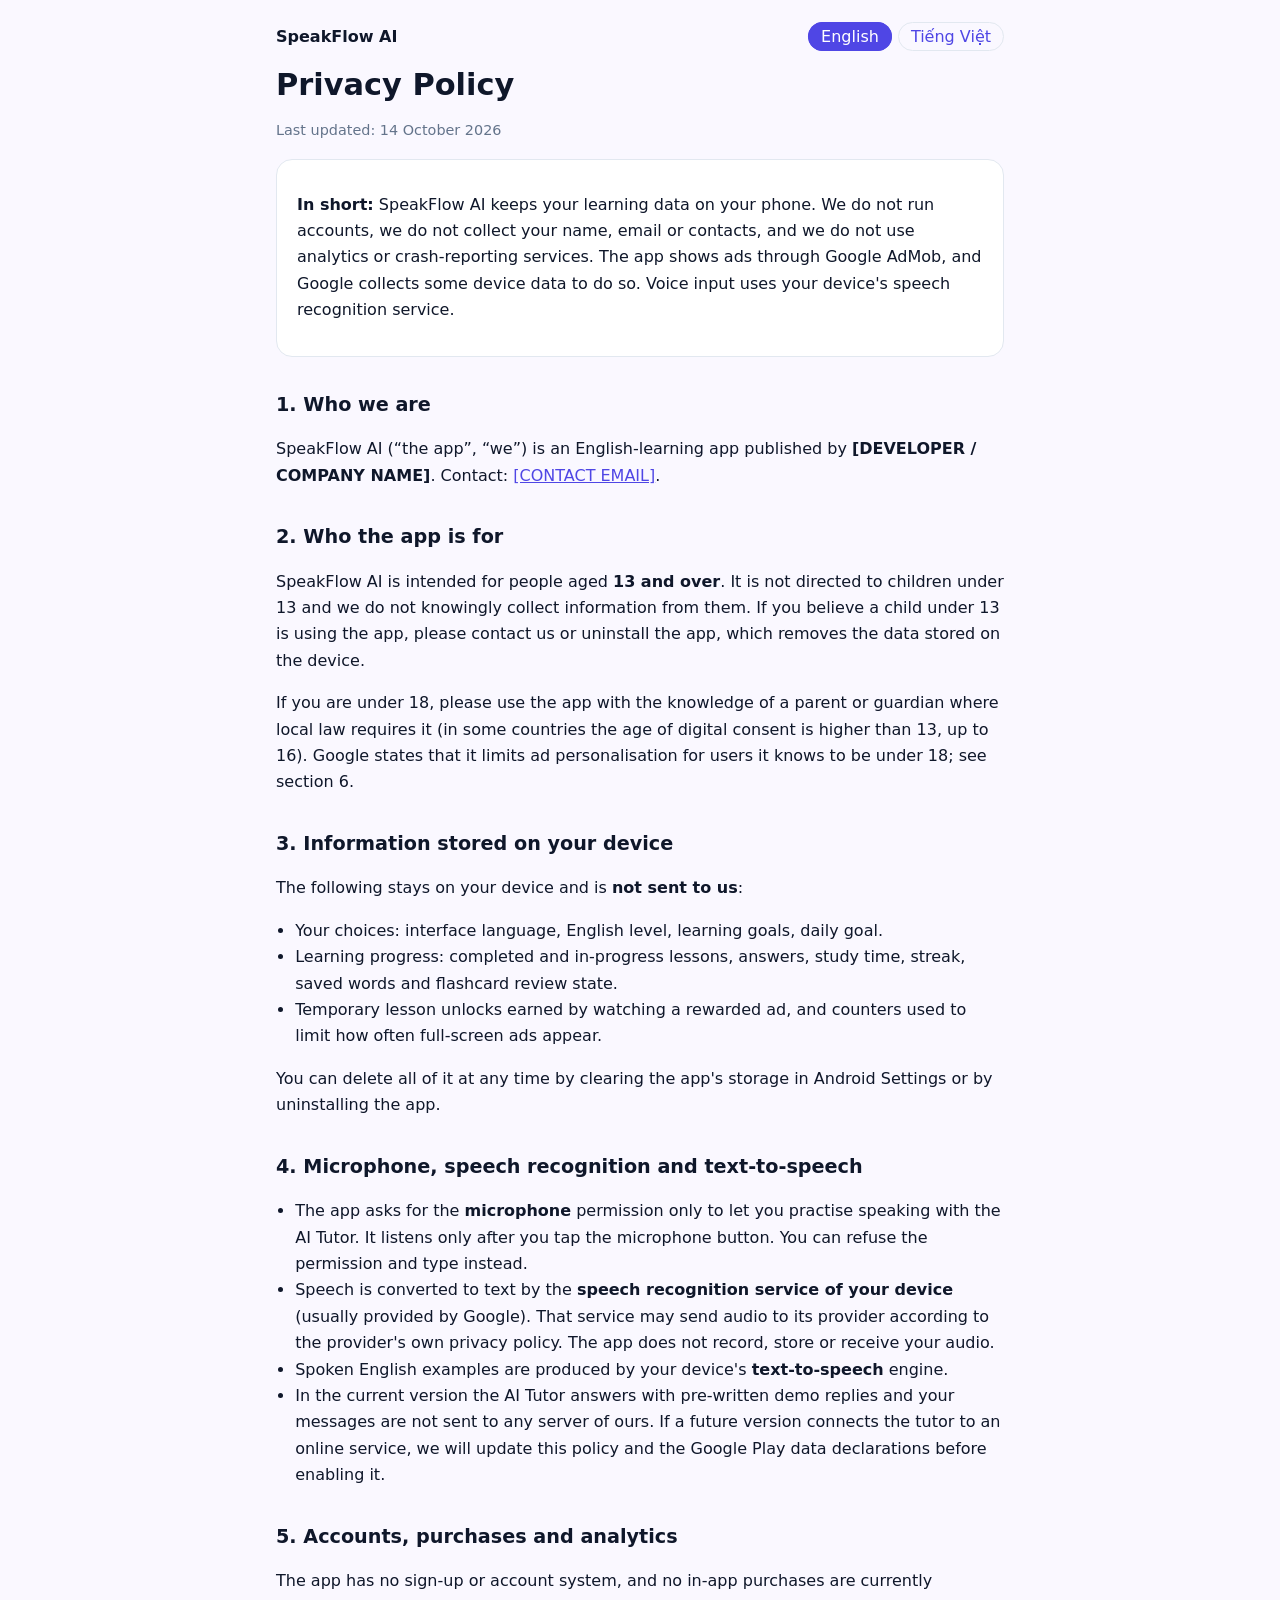
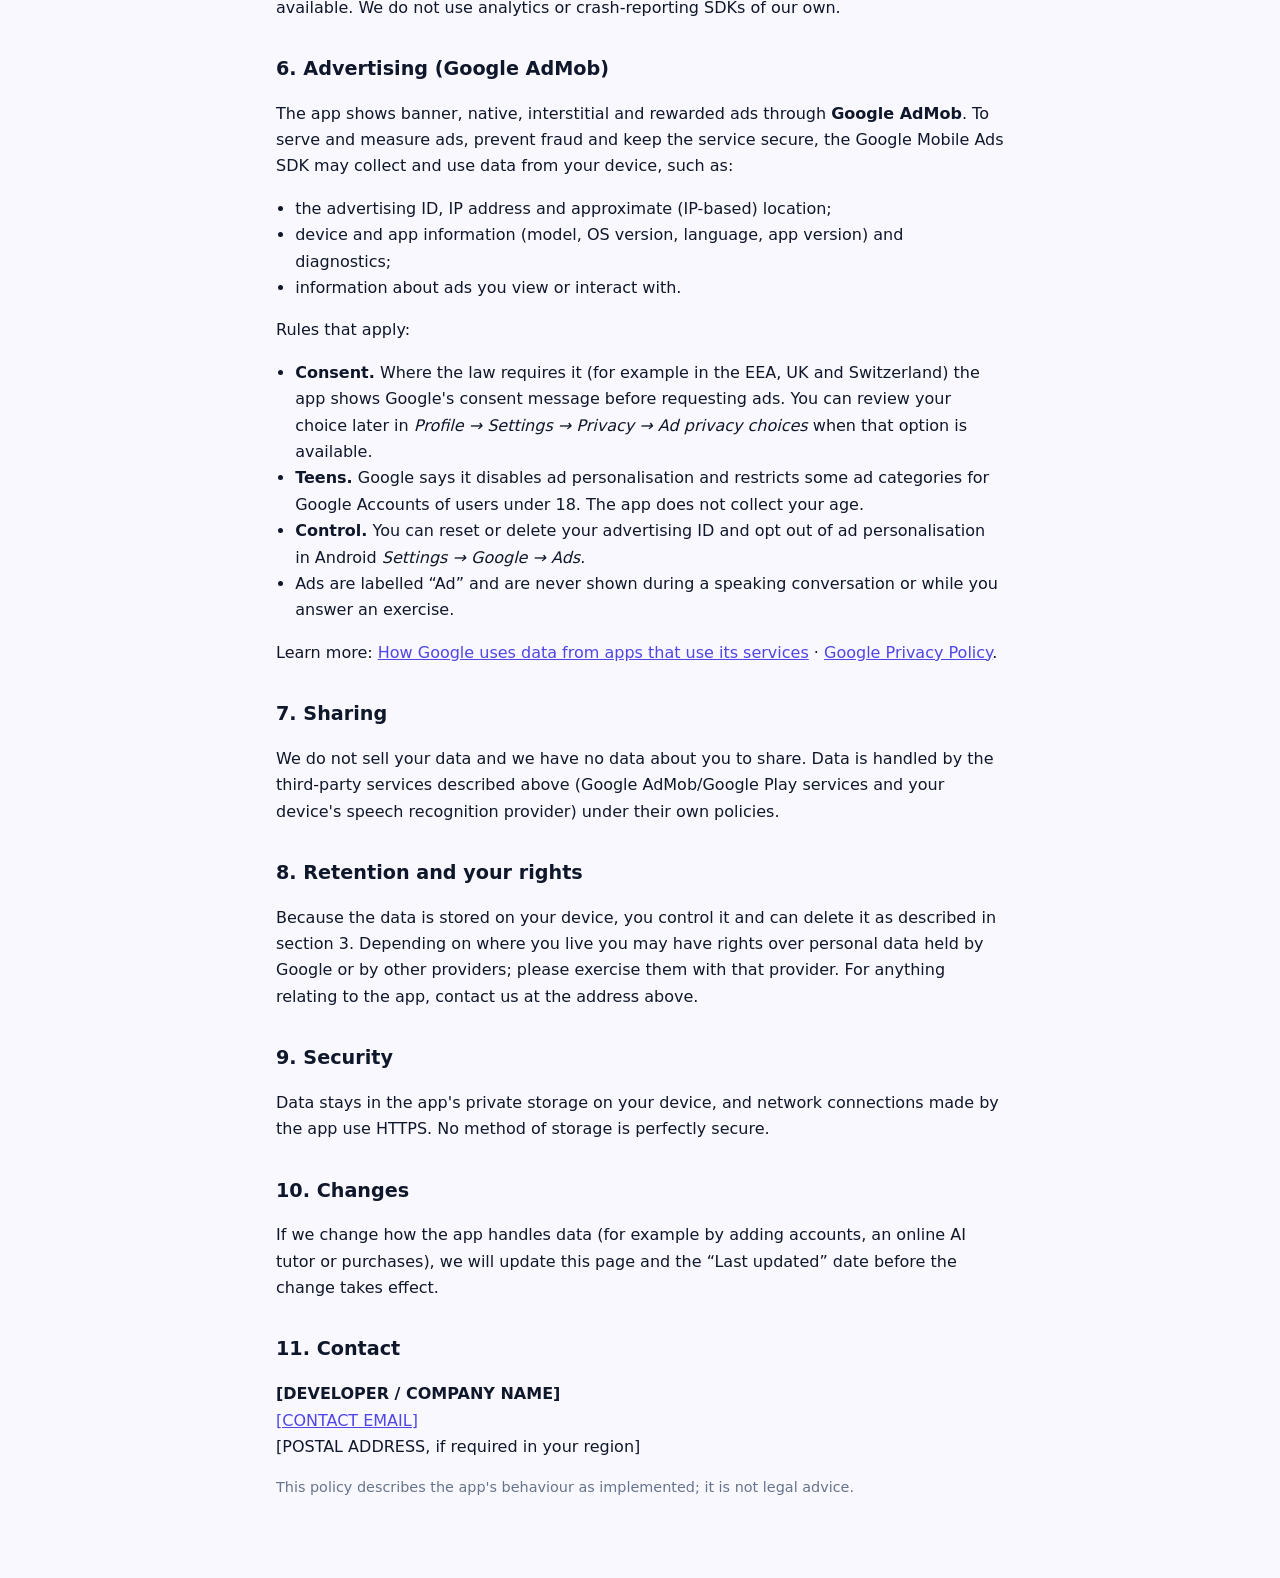
==== index.html @ 47087ea6 "Add privacy policy pages" ====
<!doctype html>
<html lang="en">
<head>
<meta charset="utf-8">
<meta name="viewport" content="width=device-width, initial-scale=1">
<title>SpeakFlow AI – Privacy Policy</title>
<meta name="description" content="Privacy Policy for the SpeakFlow AI English learning app.">
<link rel="stylesheet" href="style.css">
</head>
<body>
<main>
<header>
  <strong>SpeakFlow AI</strong>
  <nav class="lang" aria-label="Language"><a href="index.html" aria-current="page">English</a><a href="vi.html">Tiếng Việt</a></nav>
</header>

<h1>Privacy Policy</h1>
<p class="muted">Last updated: 14 October 2026</p>

<div class="card">
<p><strong>In short:</strong> SpeakFlow AI keeps your learning data on your phone. We do not run accounts, we do not
collect your name, email or contacts, and we do not use analytics or crash-reporting services. The app shows ads
through Google AdMob, and Google collects some device data to do so. Voice input uses your device's speech
recognition service.</p>
</div>

<h2>1. Who we are</h2>
<p>SpeakFlow AI (“the app”, “we”) is an English-learning app published by <strong>[DEVELOPER / COMPANY NAME]</strong>.
Contact: <a href="mailto:[CONTACT EMAIL]">[CONTACT EMAIL]</a>.</p>

<h2>2. Who the app is for</h2>
<p>SpeakFlow AI is intended for people aged <strong>13 and over</strong>. It is not directed to children under 13 and we do
not knowingly collect information from them. If you believe a child under 13 is using the app, please contact us or
uninstall the app, which removes the data stored on the device.</p>
<p>If you are under 18, please use the app with the knowledge of a parent or guardian where local law requires it (in some
countries the age of digital consent is higher than 13, up to 16). Google states that it limits ad personalisation for
users it knows to be under 18; see section 6.</p>

<h2>3. Information stored on your device</h2>
<p>The following stays on your device and is <strong>not sent to us</strong>:</p>
<ul>
  <li>Your choices: interface language, English level, learning goals, daily goal.</li>
  <li>Learning progress: completed and in-progress lessons, answers, study time, streak, saved words and flashcard review state.</li>
  <li>Temporary lesson unlocks earned by watching a rewarded ad, and counters used to limit how often full-screen ads appear.</li>
</ul>
<p>You can delete all of it at any time by clearing the app's storage in Android Settings or by uninstalling the app.</p>

<h2>4. Microphone, speech recognition and text-to-speech</h2>
<ul>
  <li>The app asks for the <strong>microphone</strong> permission only to let you practise speaking with the AI Tutor. It listens
      only after you tap the microphone button. You can refuse the permission and type instead.</li>
  <li>Speech is converted to text by the <strong>speech recognition service of your device</strong> (usually provided by Google).
      That service may send audio to its provider according to the provider's own privacy policy. The app does not record,
      store or receive your audio.</li>
  <li>Spoken English examples are produced by your device's <strong>text-to-speech</strong> engine.</li>
  <li>In the current version the AI Tutor answers with pre-written demo replies and your messages are not sent to any server of ours.
      If a future version connects the tutor to an online service, we will update this policy and the Google Play data
      declarations before enabling it.</li>
</ul>

<h2>5. Accounts, purchases and analytics</h2>
<p>The app has no sign-up or account system, and no in-app purchases are currently available. We do not use analytics or
crash-reporting SDKs of our own.</p>

<h2>6. Advertising (Google AdMob)</h2>
<p>The app shows banner, native, interstitial and rewarded ads through <strong>Google AdMob</strong>. To serve and measure
ads, prevent fraud and keep the service secure, the Google Mobile Ads SDK may collect and use data from your device, such as:</p>
<ul>
  <li>the advertising ID, IP address and approximate (IP-based) location;</li>
  <li>device and app information (model, OS version, language, app version) and diagnostics;</li>
  <li>information about ads you view or interact with.</li>
</ul>
<p>Rules that apply:</p>
<ul>
  <li><strong>Consent.</strong> Where the law requires it (for example in the EEA, UK and Switzerland) the app shows Google's consent message
      before requesting ads. You can review your choice later in <em>Profile → Settings → Privacy → Ad privacy choices</em> when that option is available.</li>
  <li><strong>Teens.</strong> Google says it disables ad personalisation and restricts some ad categories for Google Accounts of users under 18. The app does not
      collect your age.</li>
  <li><strong>Control.</strong> You can reset or delete your advertising ID and opt out of ad personalisation in Android
      <em>Settings → Google → Ads</em>.</li>
  <li>Ads are labelled “Ad” and are never shown during a speaking conversation or while you answer an exercise.</li>
</ul>
<p>Learn more: <a href="https://policies.google.com/technologies/partner-sites">How Google uses data from apps that use its services</a> ·
<a href="https://policies.google.com/privacy">Google Privacy Policy</a>.</p>

<h2>7. Sharing</h2>
<p>We do not sell your data and we have no data about you to share. Data is handled by the third-party services described
above (Google AdMob/Google Play services and your device's speech recognition provider) under their own policies.</p>

<h2>8. Retention and your rights</h2>
<p>Because the data is stored on your device, you control it and can delete it as described in section 3. Depending on where you
live you may have rights over personal data held by Google or by other providers; please exercise them with that provider.
For anything relating to the app, contact us at the address above.</p>

<h2>9. Security</h2>
<p>Data stays in the app's private storage on your device, and network connections made by the app use HTTPS. No method of
storage is perfectly secure.</p>

<h2>10. Changes</h2>
<p>If we change how the app handles data (for example by adding accounts, an online AI tutor or purchases), we will update this page
and the “Last updated” date before the change takes effect.</p>

<h2>11. Contact</h2>
<p><strong>[DEVELOPER / COMPANY NAME]</strong><br>
<a href="mailto:[CONTACT EMAIL]">[CONTACT EMAIL]</a><br>
[POSTAL ADDRESS, if required in your region]</p>

<p class="muted">This policy describes the app's behaviour as implemented; it is not legal advice.</p>
</main>
</body>
</html>
---- style.css ----
:root { --primary: #4f46e5; --text: #0f172a; --muted: #64748b; --bg: #faf8ff; --card: #ffffff; --border: #e2e8f0; }
@media (prefers-color-scheme: dark) {
  :root { --primary: #a5b4fc; --text: #e2e8f0; --muted: #94a3b8; --bg: #0f172a; --card: #1e293b; --border: #334155; }
}
* { box-sizing: border-box; }
body { margin: 0; background: var(--bg); color: var(--text); font: 16px/1.65 system-ui, -apple-system, "Segoe UI", Roboto, "Noto Sans", sans-serif; }
main { max-width: 760px; margin: 0 auto; padding: 24px 16px 64px; }
header { display: flex; justify-content: space-between; align-items: center; gap: 12px; flex-wrap: wrap; }
h1 { font-size: 1.9rem; line-height: 1.25; margin: 16px 0 4px; }
h2 { font-size: 1.2rem; margin: 32px 0 8px; }
p, li { color: var(--text); }
.muted { color: var(--muted); font-size: .9rem; }
a { color: var(--primary); }
.card { background: var(--card); border: 1px solid var(--border); border-radius: 16px; padding: 16px 20px; margin: 16px 0; }
.lang a { text-decoration: none; border: 1px solid var(--border); border-radius: 999px; padding: 4px 12px; margin-left: 6px; }
.lang a[aria-current="page"] { background: var(--primary); color: #fff; border-color: var(--primary); }
ul { padding-left: 1.2rem; }
table { border-collapse: collapse; width: 100%; font-size: .95rem; }
th, td { border: 1px solid var(--border); padding: 8px 10px; text-align: left; vertical-align: top; }
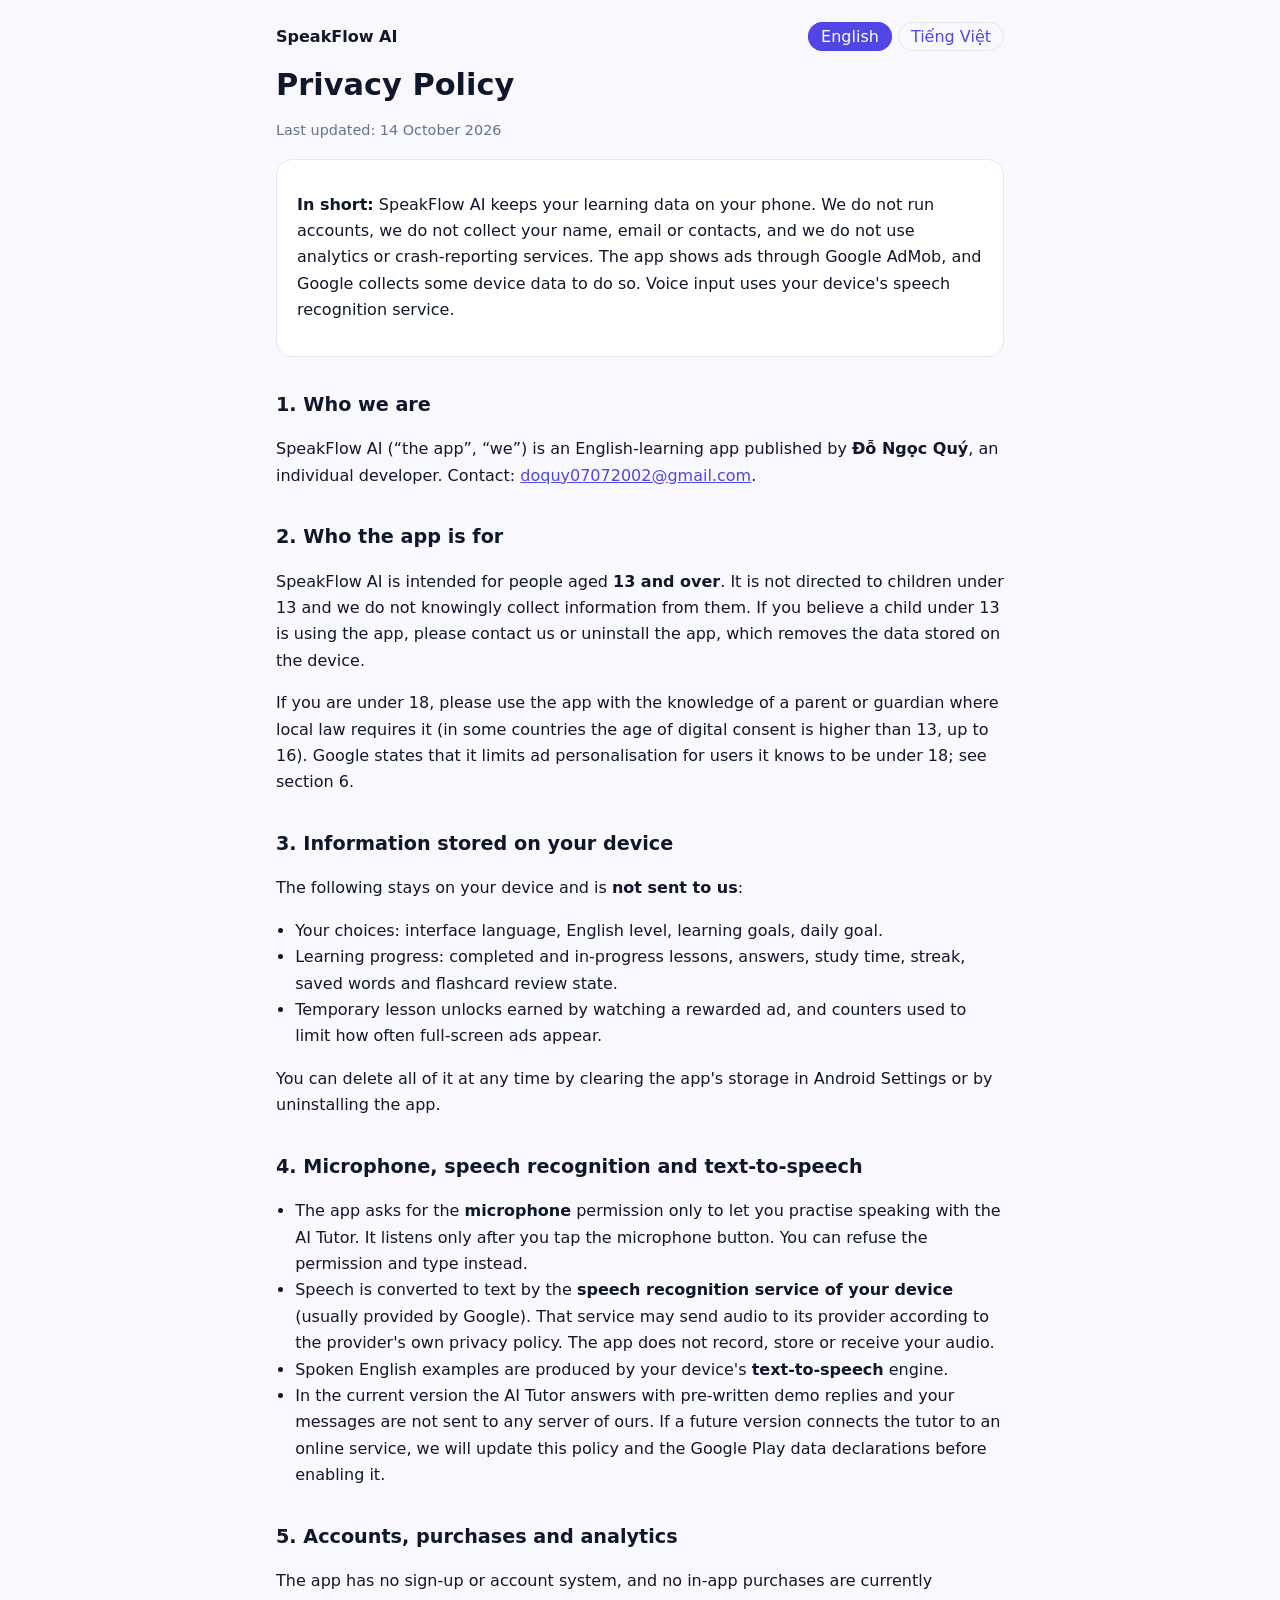
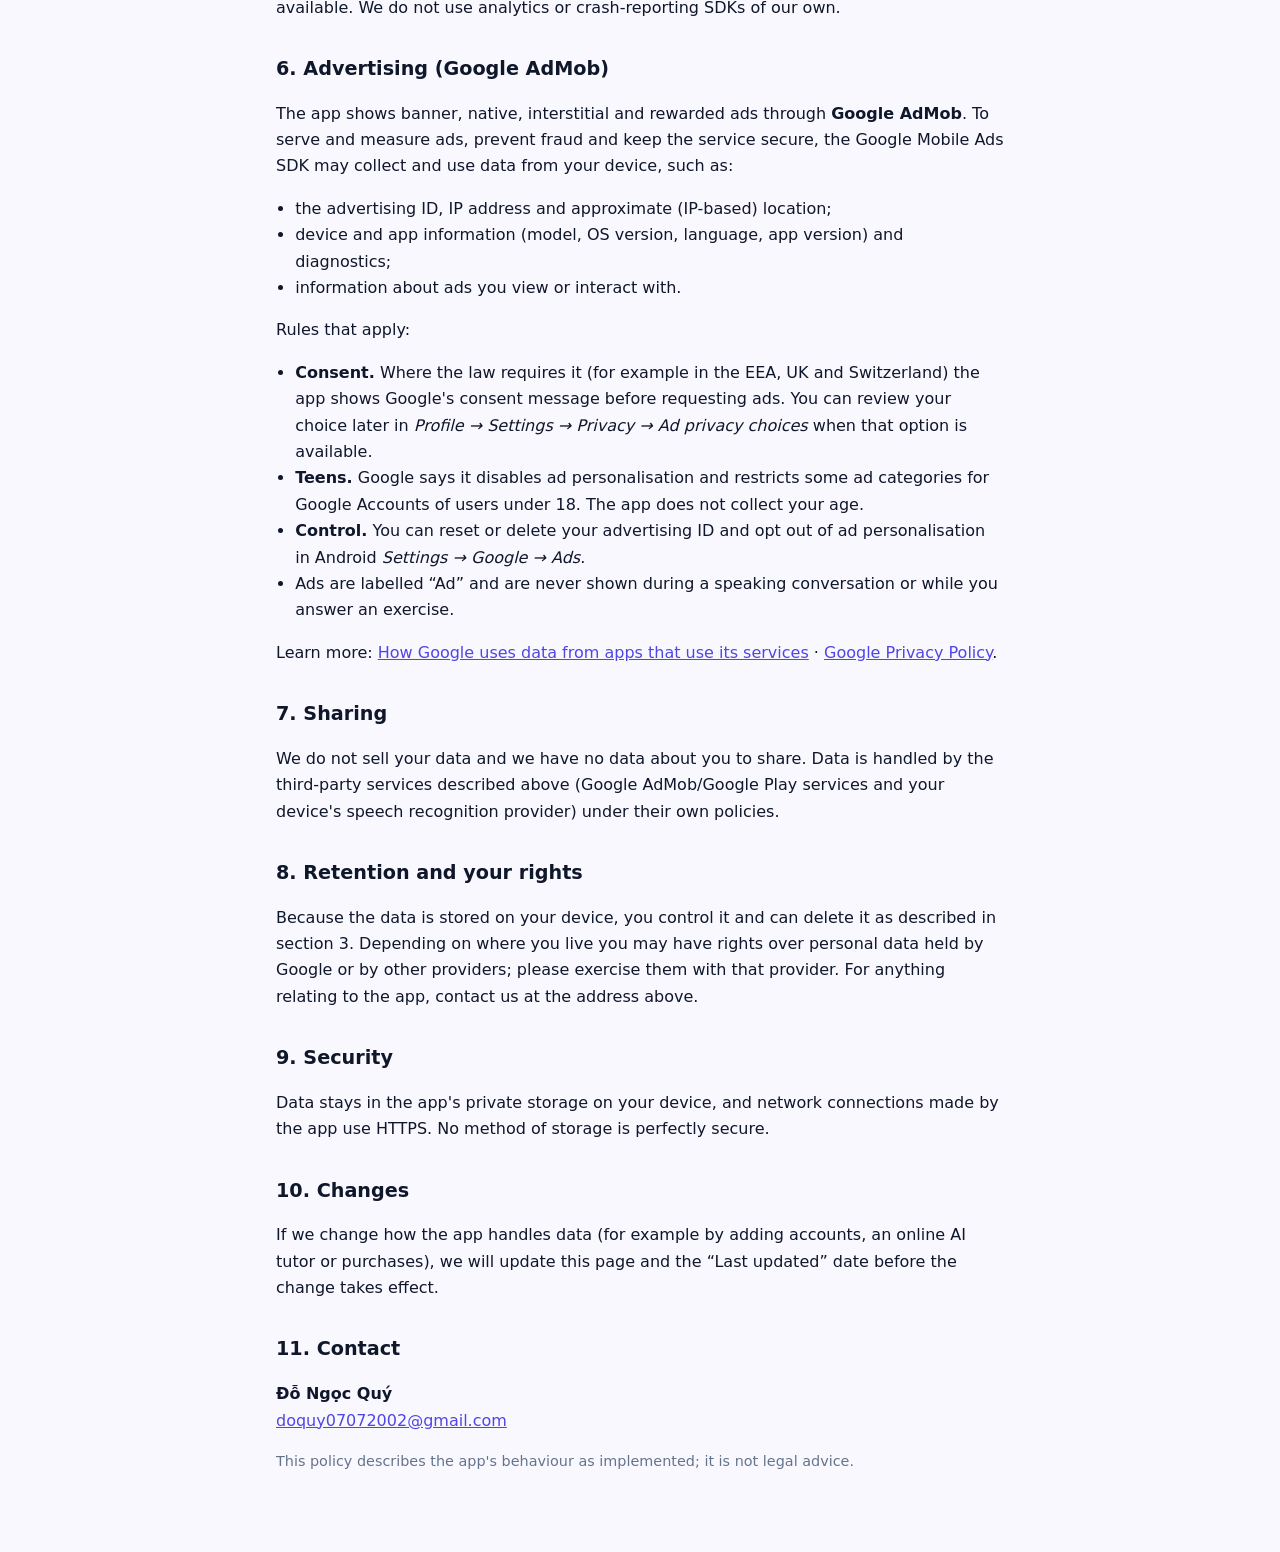
==== commit edabe065: "Fill in developer contact details" ====
--- a/index.html
+++ b/index.html
@@ -25,8 +25,8 @@
 </div>
 
 <h2>1. Who we are</h2>
-<p>SpeakFlow AI (“the app”, “we”) is an English-learning app published by <strong>[DEVELOPER / COMPANY NAME]</strong>.
-Contact: <a href="mailto:[CONTACT EMAIL]">[CONTACT EMAIL]</a>.</p>
+<p>SpeakFlow AI (“the app”, “we”) is an English-learning app published by <strong>Đỗ Ngọc Quý</strong>, an individual developer.
+Contact: <a href="mailto:doquy07072002@gmail.com">doquy07072002@gmail.com</a>.</p>
 
 <h2>2. Who the app is for</h2>
 <p>SpeakFlow AI is intended for people aged <strong>13 and over</strong>. It is not directed to children under 13 and we do
@@ -101,9 +101,8 @@
 and the “Last updated” date before the change takes effect.</p>
 
 <h2>11. Contact</h2>
-<p><strong>[DEVELOPER / COMPANY NAME]</strong><br>
-<a href="mailto:[CONTACT EMAIL]">[CONTACT EMAIL]</a><br>
-[POSTAL ADDRESS, if required in your region]</p>
+<p><strong>Đỗ Ngọc Quý</strong><br>
+<a href="mailto:doquy07072002@gmail.com">doquy07072002@gmail.com</a></p>
 
 <p class="muted">This policy describes the app's behaviour as implemented; it is not legal advice.</p>
 </main>
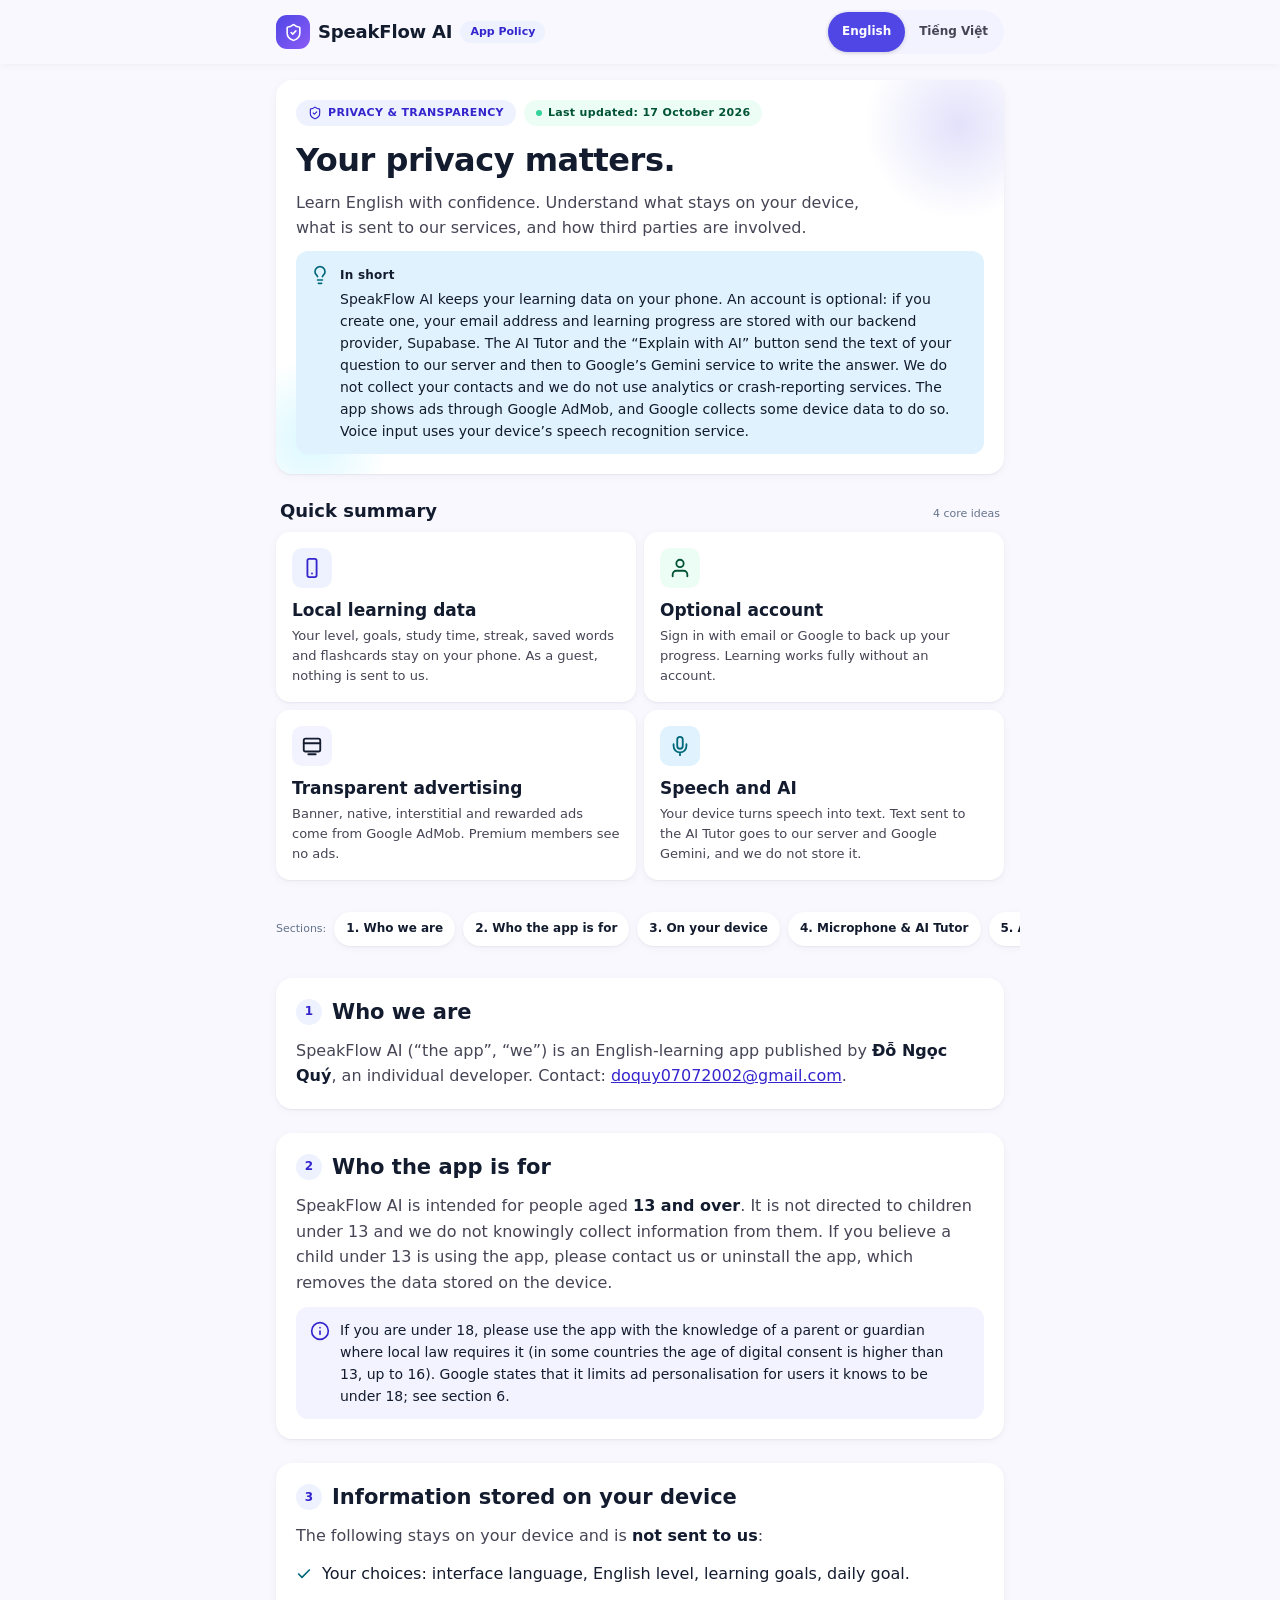
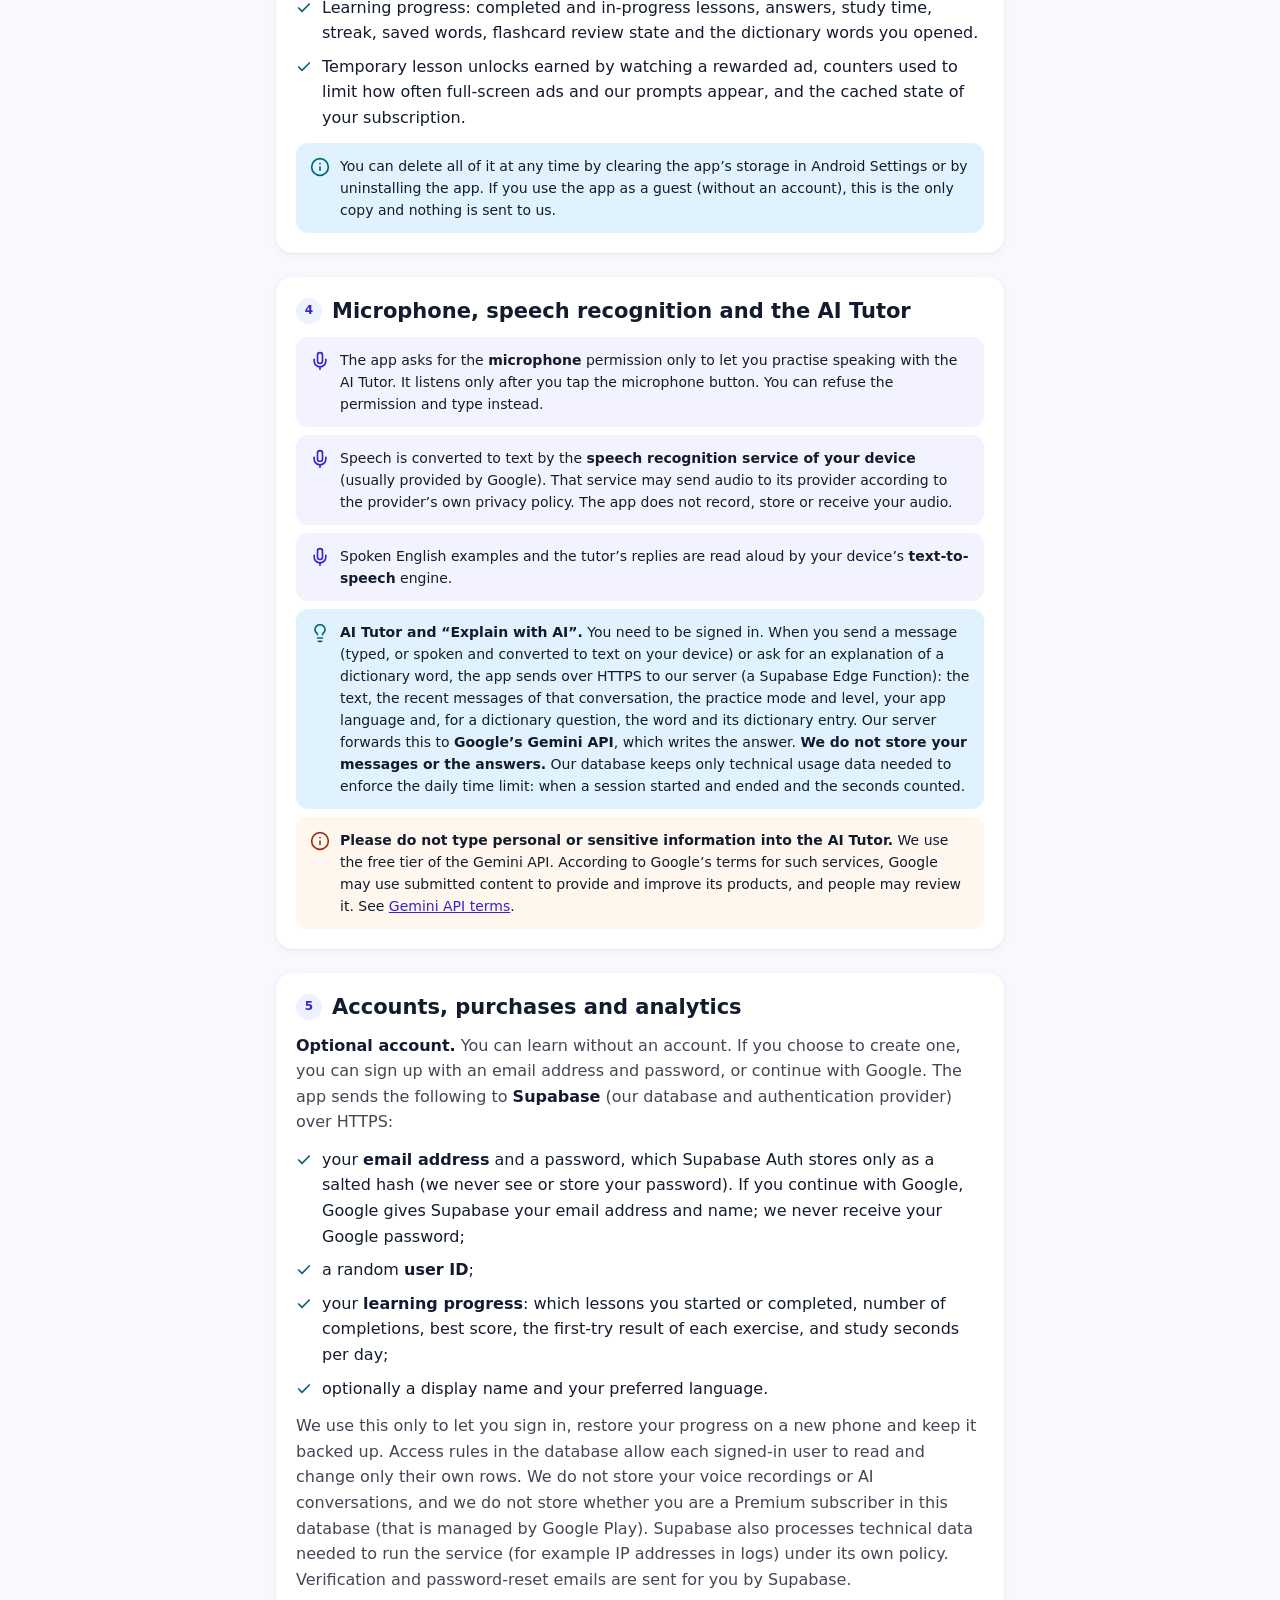
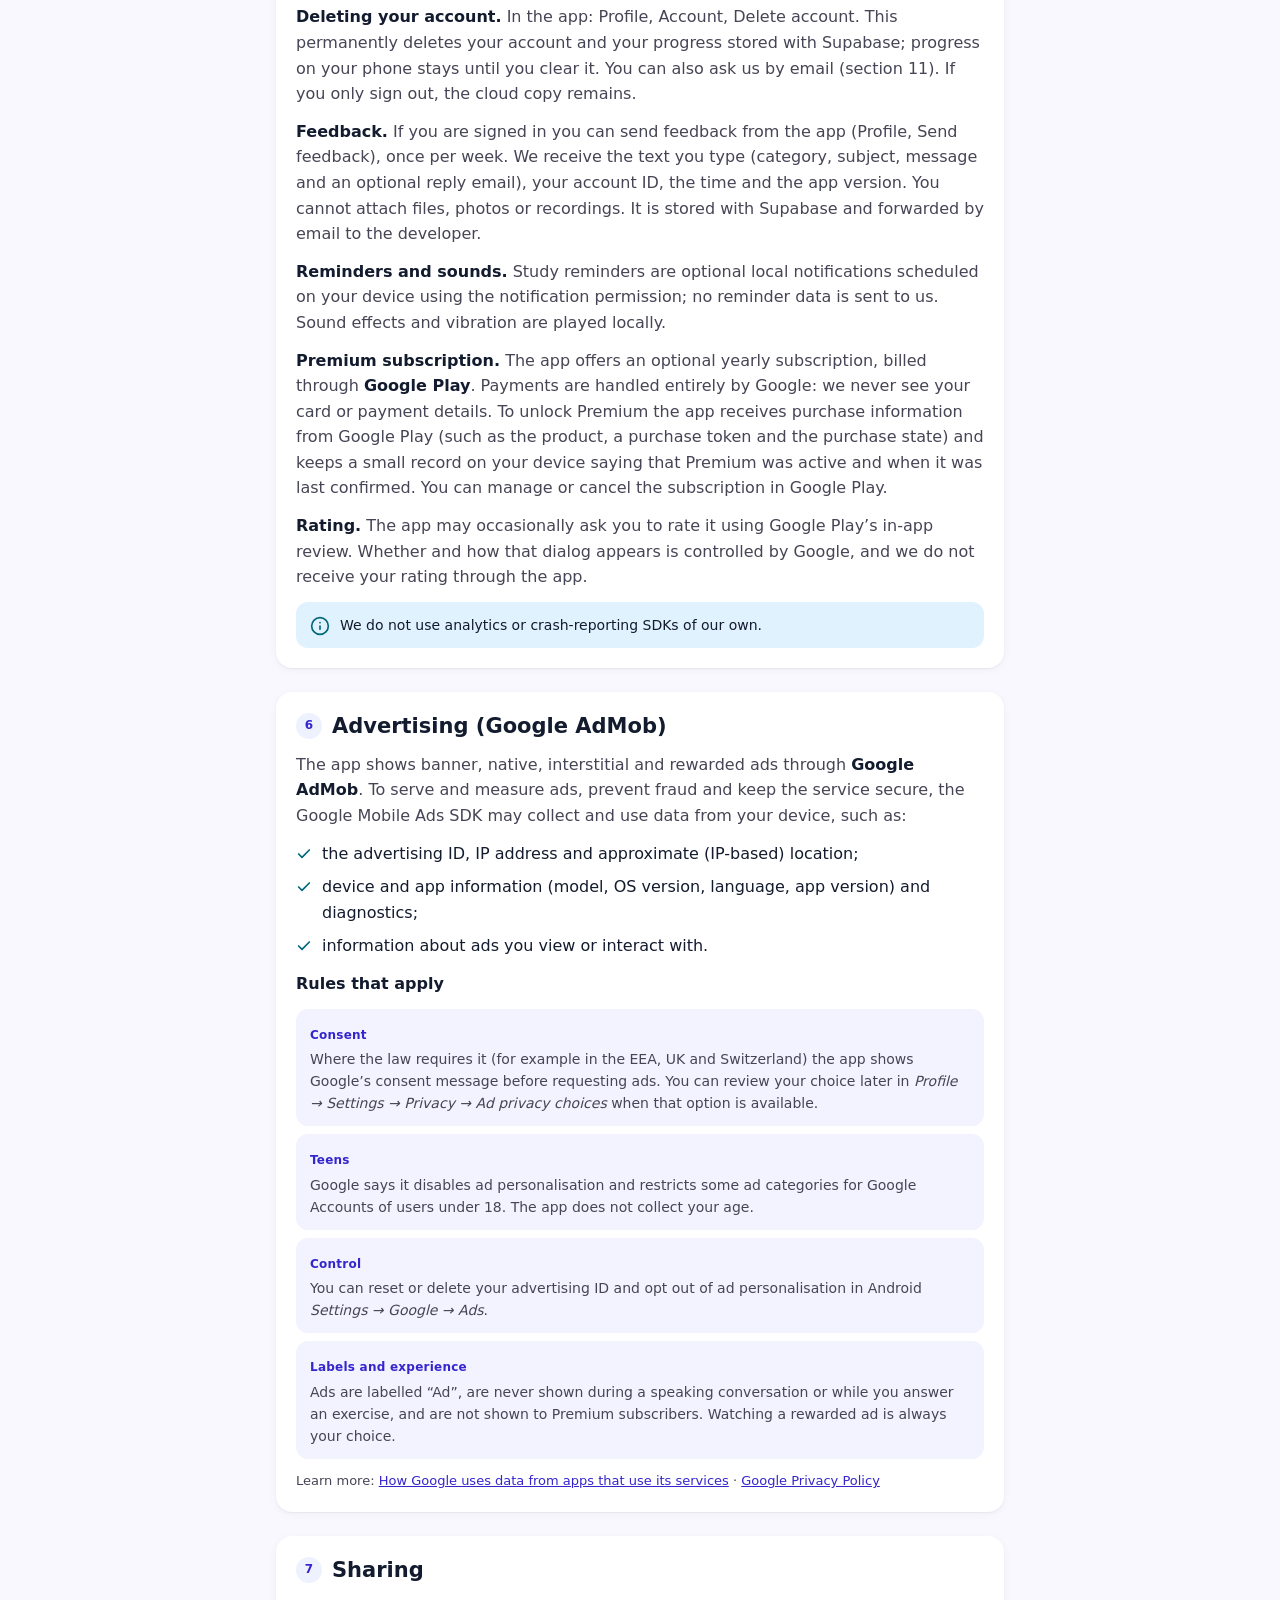
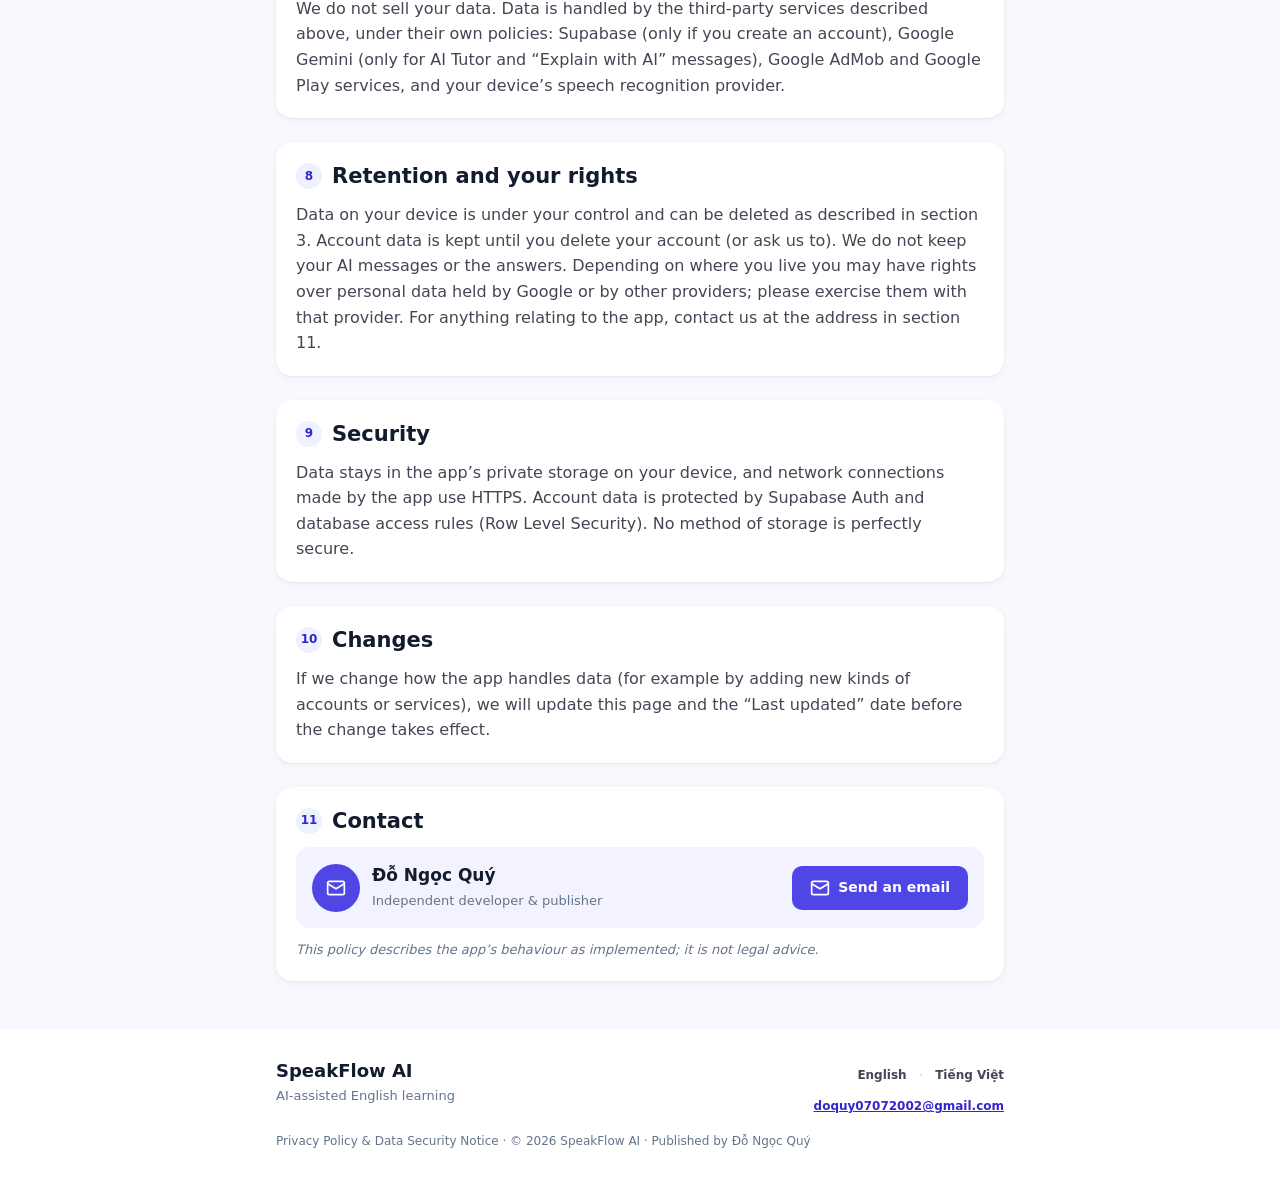
==== commit d6b54db0: "Redesign privacy pages; describe accounts, Google sign-in and the AI tutor" ====
--- a/index.html
+++ b/index.html
@@ -2,109 +2,35 @@
 <html lang="en">
 <head>
 <meta charset="utf-8">
-<meta name="viewport" content="width=device-width, initial-scale=1">
+<meta name="viewport" content="width=device-width, initial-scale=1, viewport-fit=cover">
 <title>SpeakFlow AI – Privacy Policy</title>
 <meta name="description" content="Privacy Policy for the SpeakFlow AI English learning app.">
-<link rel="stylesheet" href="style.css">
+<meta name="theme-color" content="#faf8ff">
+<link rel="stylesheet" href="site.css">
 </head>
 <body>
+<header class="top"><div class="bar">
+  <a class="brand" href="index.html"><span class="logo"><svg class="ic" viewBox="0 0 24 24" aria-hidden="true"><path d="M20 13c0 5-3.5 7.5-7.66 8.95a1 1 0 0 1-.67-.01C7.5 20.5 4 18 4 13V6a1 1 0 0 1 1-1c2 0 4.5-1.2 6.24-2.72a1.17 1.17 0 0 1 1.52 0C14.51 3.81 17 5 19 5a1 1 0 0 1 1 1z"/><path d="m9 12 2 2 4-4"/></svg></span><b>SpeakFlow AI</b><span class="pill">App Policy</span></a>
+  <nav class="seg" aria-label="Language"><a href="#" aria-current="page">English</a><a href="vi.html" hreflang="vi">Tiếng Việt</a></nav>
+</div></header>
 <main>
-<header>
-  <strong>SpeakFlow AI</strong>
-  <nav class="lang" aria-label="Language"><a href="index.html" aria-current="page">English</a><a href="vi.html">Tiếng Việt</a></nav>
-</header>
-
-<h1>Privacy Policy</h1>
-<p class="muted">Last updated: 14 October 2026</p>
-
-<div class="card">
-<p><strong>In short:</strong> SpeakFlow AI keeps your learning data on your phone. We do not run accounts, we do not
-collect your name, email or contacts, and we do not use analytics or crash-reporting services. The app shows ads
-through Google AdMob, and Google collects some device data to do so. Voice input uses your device's speech
-recognition service.</p>
+<section class="hero">
+  <div class="tags"><span class="tag t1"><svg class="ic" viewBox="0 0 24 24" aria-hidden="true"><path d="M20 13c0 5-3.5 7.5-7.66 8.95a1 1 0 0 1-.67-.01C7.5 20.5 4 18 4 13V6a1 1 0 0 1 1-1c2 0 4.5-1.2 6.24-2.72a1.17 1.17 0 0 1 1.52 0C14.51 3.81 17 5 19 5a1 1 0 0 1 1 1z"/><path d="m9 12 2 2 4-4"/></svg>PRIVACY &amp; TRANSPARENCY</span><span class="tag t2"><i></i>Last updated: 17 October 2026</span></div>
+  <h1>Your privacy matters.</h1>
+  <p class="lead">Learn English with confidence. Understand what stays on your device, what is sent to our services, and how third parties are involved.</p>
+  <div class="note cyan"><svg class="ic" viewBox="0 0 24 24" aria-hidden="true"><path d="M15 14c.2-1 .7-1.7 1.5-2.5 1-.9 1.5-2.2 1.5-3.5A6 6 0 0 0 6 8c0 1 .2 2.2 1.5 3.5.7.7 1.3 1.5 1.5 2.5M9 18h6M10 22h4"/></svg><div><b>In short</b><p>SpeakFlow AI keeps your learning data on your phone. An account is optional: if you create one, your email address and learning progress are stored with our backend provider, Supabase. The AI Tutor and the “Explain with AI” button send the text of your question to our server and then to Google’s Gemini service to write the answer. We do not collect your contacts and we do not use analytics or crash-reporting services. The app shows ads through Google AdMob, and Google collects some device data to do so. Voice input uses your device’s speech recognition service.</p></div></div>
+</section>
+<section>
+  <div class="row"><h2 class="st">Quick summary</h2><span class="muted">4 core ideas</span></div>
+  <div class="grid"><div class="card"><span class="chip c0"><svg class="ic" viewBox="0 0 24 24" aria-hidden="true"><rect x="7" y="2" width="10" height="20" rx="2"/><path d="M12 18h.01"/></svg></span><h3>Local learning data</h3><p>Your level, goals, study time, streak, saved words and flashcards stay on your phone. As a guest, nothing is sent to us.</p></div><div class="card"><span class="chip c1"><svg class="ic" viewBox="0 0 24 24" aria-hidden="true"><path d="M20 21v-2a4 4 0 0 0-4-4H8a4 4 0 0 0-4 4v2"/><circle cx="12" cy="7" r="4"/></svg></span><h3>Optional account</h3><p>Sign in with email or Google to back up your progress. Learning works fully without an account.</p></div><div class="card"><span class="chip c2"><svg class="ic" viewBox="0 0 24 24" aria-hidden="true"><rect x="3" y="4" width="18" height="14" rx="2"/><path d="M3 9h18M8 21h8"/></svg></span><h3>Transparent advertising</h3><p>Banner, native, interstitial and rewarded ads come from Google AdMob. Premium members see no ads.</p></div><div class="card"><span class="chip c3"><svg class="ic" viewBox="0 0 24 24" aria-hidden="true"><path d="M12 2a3 3 0 0 0-3 3v7a3 3 0 0 0 6 0V5a3 3 0 0 0-3-3Z"/><path d="M19 10v2a7 7 0 0 1-14 0v-2M12 19v3"/></svg></span><h3>Speech and AI</h3><p>Your device turns speech into text. Text sent to the AI Tutor goes to our server and Google Gemini, and we do not store it.</p></div></div>
+</section>
+<nav class="toc" aria-label="Sections"><span>Sections:</span><a href="#s1">1. Who we are</a><a href="#s2">2. Who the app is for</a><a href="#s3">3. On your device</a><a href="#s4">4. Microphone &amp; AI Tutor</a><a href="#s5">5. Accounts &amp; purchases</a><a href="#s6">6. Advertising</a><a href="#s7">7. Sharing</a><a href="#s8">8. Retention &amp; rights</a><a href="#s9">9. Security</a><a href="#s10">10. Changes</a><a href="#s11">11. Contact</a></nav>
+<article class="sec" id="s1"><div class="sh"><span class="num">1</span><h2>Who we are</h2></div><p>SpeakFlow AI (“the app”, “we”) is an English-learning app published by <strong>Đỗ Ngọc Quý</strong>, an individual developer. Contact: <a href="mailto:doquy07072002@gmail.com">doquy07072002@gmail.com</a>.</p></article><article class="sec" id="s2"><div class="sh"><span class="num">2</span><h2>Who the app is for</h2></div><p>SpeakFlow AI is intended for people aged <strong>13 and over</strong>. It is not directed to children under 13 and we do not knowingly collect information from them. If you believe a child under 13 is using the app, please contact us or uninstall the app, which removes the data stored on the device.</p><div class="note soft"><svg class="ic" viewBox="0 0 24 24" aria-hidden="true"><circle cx="12" cy="12" r="10"/><path d="M12 16v-4M12 8h.01"/></svg><div>If you are under 18, please use the app with the knowledge of a parent or guardian where local law requires it (in some countries the age of digital consent is higher than 13, up to 16). Google states that it limits ad personalisation for users it knows to be under 18; see section 6.</div></div></article><article class="sec" id="s3"><div class="sh"><span class="num">3</span><h2>Information stored on your device</h2></div><p>The following stays on your device and is <strong>not sent to us</strong>:</p><ul class="tick"><li><svg class="tk" viewBox="0 0 24 24" aria-hidden="true"><path d="M20 6 9 17l-5-5"/></svg><span>Your choices: interface language, English level, learning goals, daily goal.</span></li><li><svg class="tk" viewBox="0 0 24 24" aria-hidden="true"><path d="M20 6 9 17l-5-5"/></svg><span>Learning progress: completed and in-progress lessons, answers, study time, streak, saved words, flashcard review state and the dictionary words you opened.</span></li><li><svg class="tk" viewBox="0 0 24 24" aria-hidden="true"><path d="M20 6 9 17l-5-5"/></svg><span>Temporary lesson unlocks earned by watching a rewarded ad, counters used to limit how often full-screen ads and our prompts appear, and the cached state of your subscription.</span></li></ul><div class="note tint"><svg class="ic" viewBox="0 0 24 24" aria-hidden="true"><circle cx="12" cy="12" r="10"/><path d="M12 16v-4M12 8h.01"/></svg><div>You can delete all of it at any time by clearing the app’s storage in Android Settings or by uninstalling the app. If you use the app as a guest (without an account), this is the only copy and nothing is sent to us.</div></div></article><article class="sec" id="s4"><div class="sh"><span class="num">4</span><h2>Microphone, speech recognition and the AI Tutor</h2></div><div class="stack"><div class="note soft"><svg class="ic" viewBox="0 0 24 24" aria-hidden="true"><path d="M12 2a3 3 0 0 0-3 3v7a3 3 0 0 0 6 0V5a3 3 0 0 0-3-3Z"/><path d="M19 10v2a7 7 0 0 1-14 0v-2M12 19v3"/></svg><div>The app asks for the <strong>microphone</strong> permission only to let you practise speaking with the AI Tutor. It listens only after you tap the microphone button. You can refuse the permission and type instead.</div></div><div class="note soft"><svg class="ic" viewBox="0 0 24 24" aria-hidden="true"><path d="M12 2a3 3 0 0 0-3 3v7a3 3 0 0 0 6 0V5a3 3 0 0 0-3-3Z"/><path d="M19 10v2a7 7 0 0 1-14 0v-2M12 19v3"/></svg><div>Speech is converted to text by the <strong>speech recognition service of your device</strong> (usually provided by Google). That service may send audio to its provider according to the provider’s own privacy policy. The app does not record, store or receive your audio.</div></div><div class="note soft"><svg class="ic" viewBox="0 0 24 24" aria-hidden="true"><path d="M12 2a3 3 0 0 0-3 3v7a3 3 0 0 0 6 0V5a3 3 0 0 0-3-3Z"/><path d="M19 10v2a7 7 0 0 1-14 0v-2M12 19v3"/></svg><div>Spoken English examples and the tutor’s replies are read aloud by your device’s <strong>text-to-speech</strong> engine.</div></div><div class="note tint"><svg class="ic" viewBox="0 0 24 24" aria-hidden="true"><path d="M15 14c.2-1 .7-1.7 1.5-2.5 1-.9 1.5-2.2 1.5-3.5A6 6 0 0 0 6 8c0 1 .2 2.2 1.5 3.5.7.7 1.3 1.5 1.5 2.5M9 18h6M10 22h4"/></svg><div><strong>AI Tutor and “Explain with AI”.</strong> You need to be signed in. When you send a message (typed, or spoken and converted to text on your device) or ask for an explanation of a dictionary word, the app sends over HTTPS to our server (a Supabase Edge Function): the text, the recent messages of that conversation, the practice mode and level, your app language and, for a dictionary question, the word and its dictionary entry. Our server forwards this to <strong>Google’s Gemini API</strong>, which writes the answer. <strong>We do not store your messages or the answers.</strong> Our database keeps only technical usage data needed to enforce the daily time limit: when a session started and ended and the seconds counted.</div></div><div class="note warn"><svg class="ic" viewBox="0 0 24 24" aria-hidden="true"><circle cx="12" cy="12" r="10"/><path d="M12 16v-4M12 8h.01"/></svg><div><strong>Please do not type personal or sensitive information into the AI Tutor.</strong> We use the free tier of the Gemini API. According to Google’s terms for such services, Google may use submitted content to provide and improve its products, and people may review it. See <a href="https://ai.google.dev/gemini-api/terms" rel="noopener noreferrer" target="_blank">Gemini API terms</a>.</div></div></div></article><article class="sec" id="s5"><div class="sh"><span class="num">5</span><h2>Accounts, purchases and analytics</h2></div><p><strong>Optional account.</strong> You can learn without an account. If you choose to create one, you can sign up with an email address and password, or continue with Google. The app sends the following to <strong>Supabase</strong> (our database and authentication provider) over HTTPS:</p><ul class="tick"><li><svg class="tk" viewBox="0 0 24 24" aria-hidden="true"><path d="M20 6 9 17l-5-5"/></svg><span>your <strong>email address</strong> and a password, which Supabase Auth stores only as a salted hash (we never see or store your password). If you continue with Google, Google gives Supabase your email address and name; we never receive your Google password;</span></li><li><svg class="tk" viewBox="0 0 24 24" aria-hidden="true"><path d="M20 6 9 17l-5-5"/></svg><span>a random <strong>user ID</strong>;</span></li><li><svg class="tk" viewBox="0 0 24 24" aria-hidden="true"><path d="M20 6 9 17l-5-5"/></svg><span>your <strong>learning progress</strong>: which lessons you started or completed, number of completions, best score, the first-try result of each exercise, and study seconds per day;</span></li><li><svg class="tk" viewBox="0 0 24 24" aria-hidden="true"><path d="M20 6 9 17l-5-5"/></svg><span>optionally a display name and your preferred language.</span></li></ul><p>We use this only to let you sign in, restore your progress on a new phone and keep it backed up. Access rules in the database allow each signed-in user to read and change only their own rows. We do not store your voice recordings or AI conversations, and we do not store whether you are a Premium subscriber in this database (that is managed by Google Play). Supabase also processes technical data needed to run the service (for example IP addresses in logs) under its own policy. Verification and password-reset emails are sent for you by Supabase.</p><p><strong>Deleting your account.</strong> In the app: Profile, Account, Delete account. This permanently deletes your account and your progress stored with Supabase; progress on your phone stays until you clear it. You can also ask us by email (section 11). If you only sign out, the cloud copy remains.</p><p><strong>Feedback.</strong> If you are signed in you can send feedback from the app (Profile, Send feedback), once per week. We receive the text you type (category, subject, message and an optional reply email), your account ID, the time and the app version. You cannot attach files, photos or recordings. It is stored with Supabase and forwarded by email to the developer.</p><p><strong>Reminders and sounds.</strong> Study reminders are optional local notifications scheduled on your device using the notification permission; no reminder data is sent to us. Sound effects and vibration are played locally.</p><p><strong>Premium subscription.</strong> The app offers an optional yearly subscription, billed through <strong>Google Play</strong>. Payments are handled entirely by Google: we never see your card or payment details. To unlock Premium the app receives purchase information from Google Play (such as the product, a purchase token and the purchase state) and keeps a small record on your device saying that Premium was active and when it was last confirmed. You can manage or cancel the subscription in Google Play.</p><p><strong>Rating.</strong> The app may occasionally ask you to rate it using Google Play’s in-app review. Whether and how that dialog appears is controlled by Google, and we do not receive your rating through the app.</p><div class="note tint"><svg class="ic" viewBox="0 0 24 24" aria-hidden="true"><circle cx="12" cy="12" r="10"/><path d="M12 16v-4M12 8h.01"/></svg><div>We do not use analytics or crash-reporting SDKs of our own.</div></div></article><article class="sec" id="s6"><div class="sh"><span class="num">6</span><h2>Advertising (Google AdMob)</h2></div><p>The app shows banner, native, interstitial and rewarded ads through <strong>Google AdMob</strong>. To serve and measure ads, prevent fraud and keep the service secure, the Google Mobile Ads SDK may collect and use data from your device, such as:</p><ul class="tick"><li><svg class="tk" viewBox="0 0 24 24" aria-hidden="true"><path d="M20 6 9 17l-5-5"/></svg><span>the advertising ID, IP address and approximate (IP-based) location;</span></li><li><svg class="tk" viewBox="0 0 24 24" aria-hidden="true"><path d="M20 6 9 17l-5-5"/></svg><span>device and app information (model, OS version, language, app version) and diagnostics;</span></li><li><svg class="tk" viewBox="0 0 24 24" aria-hidden="true"><path d="M20 6 9 17l-5-5"/></svg><span>information about ads you view or interact with.</span></li></ul><p class="lbl">Rules that apply</p><div class="rules"><div class="rule"><b>Consent</b><p>Where the law requires it (for example in the EEA, UK and Switzerland) the app shows Google’s consent message before requesting ads. You can review your choice later in <em>Profile → Settings → Privacy → Ad privacy choices</em> when that option is available.</p></div><div class="rule"><b>Teens</b><p>Google says it disables ad personalisation and restricts some ad categories for Google Accounts of users under 18. The app does not collect your age.</p></div><div class="rule"><b>Control</b><p>You can reset or delete your advertising ID and opt out of ad personalisation in Android <em>Settings → Google → Ads</em>.</p></div><div class="rule"><b>Labels and experience</b><p>Ads are labelled “Ad”, are never shown during a speaking conversation or while you answer an exercise, and are not shown to Premium subscribers. Watching a rewarded ad is always your choice.</p></div></div><p class="links">Learn more: <a href="https://policies.google.com/technologies/partner-sites" rel="noopener noreferrer" target="_blank">How Google uses data from apps that use its services</a> · <a href="https://policies.google.com/privacy" rel="noopener noreferrer" target="_blank">Google Privacy Policy</a></p></article><article class="sec" id="s7"><div class="sh"><span class="num">7</span><h2>Sharing</h2></div><p>We do not sell your data. Data is handled by the third-party services described above, under their own policies: Supabase (only if you create an account), Google Gemini (only for AI Tutor and “Explain with AI” messages), Google AdMob and Google Play services, and your device’s speech recognition provider.</p></article><article class="sec" id="s8"><div class="sh"><span class="num">8</span><h2>Retention and your rights</h2></div><p>Data on your device is under your control and can be deleted as described in section 3. Account data is kept until you delete your account (or ask us to). We do not keep your AI messages or the answers. Depending on where you live you may have rights over personal data held by Google or by other providers; please exercise them with that provider. For anything relating to the app, contact us at the address in section 11.</p></article><article class="sec" id="s9"><div class="sh"><span class="num">9</span><h2>Security</h2></div><p>Data stays in the app’s private storage on your device, and network connections made by the app use HTTPS. Account data is protected by Supabase Auth and database access rules (Row Level Security). No method of storage is perfectly secure.</p></article><article class="sec" id="s10"><div class="sh"><span class="num">10</span><h2>Changes</h2></div><p>If we change how the app handles data (for example by adding new kinds of accounts or services), we will update this page and the “Last updated” date before the change takes effect.</p></article><article class="sec" id="s11"><div class="sh"><span class="num">11</span><h2>Contact</h2></div><div class="contact"><div class="who"><span class="av"><svg class="ic" viewBox="0 0 24 24" aria-hidden="true"><rect x="2" y="4" width="20" height="16" rx="2"/><path d="m22 7-10 6L2 7"/></svg></span><div><b>Đỗ Ngọc Quý</b><span>Independent developer &amp; publisher</span></div></div><a class="btn" href="mailto:doquy07072002@gmail.com"><svg class="ic" viewBox="0 0 24 24" aria-hidden="true"><rect x="2" y="4" width="20" height="16" rx="2"/><path d="m22 7-10 6L2 7"/></svg><span>Send an email</span></a></div><p class="legal">This policy describes the app’s behaviour as implemented; it is not legal advice.</p></article>
+</main>
+<footer><div class="fw">
+  <div><b>SpeakFlow AI</b><p class="muted">AI-assisted English learning</p></div>
+  <div class="fr"><nav class="fl"><a href="index.html">English</a><span>·</span><a href="vi.html">Tiếng Việt</a></nav><a class="em" href="mailto:doquy07072002@gmail.com">doquy07072002@gmail.com</a></div>
 </div>
-
-<h2>1. Who we are</h2>
-<p>SpeakFlow AI (“the app”, “we”) is an English-learning app published by <strong>Đỗ Ngọc Quý</strong>, an individual developer.
-Contact: <a href="mailto:doquy07072002@gmail.com">doquy07072002@gmail.com</a>.</p>
-
-<h2>2. Who the app is for</h2>
-<p>SpeakFlow AI is intended for people aged <strong>13 and over</strong>. It is not directed to children under 13 and we do
-not knowingly collect information from them. If you believe a child under 13 is using the app, please contact us or
-uninstall the app, which removes the data stored on the device.</p>
-<p>If you are under 18, please use the app with the knowledge of a parent or guardian where local law requires it (in some
-countries the age of digital consent is higher than 13, up to 16). Google states that it limits ad personalisation for
-users it knows to be under 18; see section 6.</p>
-
-<h2>3. Information stored on your device</h2>
-<p>The following stays on your device and is <strong>not sent to us</strong>:</p>
-<ul>
-  <li>Your choices: interface language, English level, learning goals, daily goal.</li>
-  <li>Learning progress: completed and in-progress lessons, answers, study time, streak, saved words and flashcard review state.</li>
-  <li>Temporary lesson unlocks earned by watching a rewarded ad, and counters used to limit how often full-screen ads appear.</li>
-</ul>
-<p>You can delete all of it at any time by clearing the app's storage in Android Settings or by uninstalling the app.</p>
-
-<h2>4. Microphone, speech recognition and text-to-speech</h2>
-<ul>
-  <li>The app asks for the <strong>microphone</strong> permission only to let you practise speaking with the AI Tutor. It listens
-      only after you tap the microphone button. You can refuse the permission and type instead.</li>
-  <li>Speech is converted to text by the <strong>speech recognition service of your device</strong> (usually provided by Google).
-      That service may send audio to its provider according to the provider's own privacy policy. The app does not record,
-      store or receive your audio.</li>
-  <li>Spoken English examples are produced by your device's <strong>text-to-speech</strong> engine.</li>
-  <li>In the current version the AI Tutor answers with pre-written demo replies and your messages are not sent to any server of ours.
-      If a future version connects the tutor to an online service, we will update this policy and the Google Play data
-      declarations before enabling it.</li>
-</ul>
-
-<h2>5. Accounts, purchases and analytics</h2>
-<p>The app has no sign-up or account system, and no in-app purchases are currently available. We do not use analytics or
-crash-reporting SDKs of our own.</p>
-
-<h2>6. Advertising (Google AdMob)</h2>
-<p>The app shows banner, native, interstitial and rewarded ads through <strong>Google AdMob</strong>. To serve and measure
-ads, prevent fraud and keep the service secure, the Google Mobile Ads SDK may collect and use data from your device, such as:</p>
-<ul>
-  <li>the advertising ID, IP address and approximate (IP-based) location;</li>
-  <li>device and app information (model, OS version, language, app version) and diagnostics;</li>
-  <li>information about ads you view or interact with.</li>
-</ul>
-<p>Rules that apply:</p>
-<ul>
-  <li><strong>Consent.</strong> Where the law requires it (for example in the EEA, UK and Switzerland) the app shows Google's consent message
-      before requesting ads. You can review your choice later in <em>Profile → Settings → Privacy → Ad privacy choices</em> when that option is available.</li>
-  <li><strong>Teens.</strong> Google says it disables ad personalisation and restricts some ad categories for Google Accounts of users under 18. The app does not
-      collect your age.</li>
-  <li><strong>Control.</strong> You can reset or delete your advertising ID and opt out of ad personalisation in Android
-      <em>Settings → Google → Ads</em>.</li>
-  <li>Ads are labelled “Ad” and are never shown during a speaking conversation or while you answer an exercise.</li>
-</ul>
-<p>Learn more: <a href="https://policies.google.com/technologies/partner-sites">How Google uses data from apps that use its services</a> ·
-<a href="https://policies.google.com/privacy">Google Privacy Policy</a>.</p>
-
-<h2>7. Sharing</h2>
-<p>We do not sell your data and we have no data about you to share. Data is handled by the third-party services described
-above (Google AdMob/Google Play services and your device's speech recognition provider) under their own policies.</p>
-
-<h2>8. Retention and your rights</h2>
-<p>Because the data is stored on your device, you control it and can delete it as described in section 3. Depending on where you
-live you may have rights over personal data held by Google or by other providers; please exercise them with that provider.
-For anything relating to the app, contact us at the address above.</p>
-
-<h2>9. Security</h2>
-<p>Data stays in the app's private storage on your device, and network connections made by the app use HTTPS. No method of
-storage is perfectly secure.</p>
-
-<h2>10. Changes</h2>
-<p>If we change how the app handles data (for example by adding accounts, an online AI tutor or purchases), we will update this page
-and the “Last updated” date before the change takes effect.</p>
-
-<h2>11. Contact</h2>
-<p><strong>Đỗ Ngọc Quý</strong><br>
-<a href="mailto:doquy07072002@gmail.com">doquy07072002@gmail.com</a></p>
-
-<p class="muted">This policy describes the app's behaviour as implemented; it is not legal advice.</p>
-</main>
+<p class="muted fine">Privacy Policy &amp; Data Security Notice · © 2026 SpeakFlow AI · Published by Đỗ Ngọc Quý</p></footer>
 </body>
 </html>
--- a/site.css
+++ b/site.css
@@ -0,0 +1,114 @@
+/* SpeakFlow AI privacy pages. Plain CSS, no external fonts or scripts, so visiting the page contacts no third party. */
+:root {
+  --bg: #faf8ff; --card: #ffffff; --card2: #f2f3ff; --ink: #131b2e; --ink2: #464555; --muted: #64748b; --line: #e2e8f0;
+  --primary: #3525cd; --primary2: #4f46e5; --on-primary: #ffffff; --indigo-soft: #eef2ff; --cyan-soft: #e0f2fe; --green-soft: #ecfdf5;
+  --green: #005338; --cyan: #00687a; --warn-soft: #fff7ed; --warn: #9a3412; --shadow: 0 1px 2px rgba(19, 27, 46, .06), 0 2px 10px rgba(19, 27, 46, .04);
+}
+@media (prefers-color-scheme: dark) {
+  :root {
+    --bg: #0f1424; --card: #1a2036; --card2: #222a45; --ink: #eef0ff; --ink2: #c7c9e0; --muted: #94a3b8; --line: #2c3556;
+    --primary: #a5b4fc; --primary2: #818cf8; --on-primary: #0f1424; --indigo-soft: #252d57; --cyan-soft: #14323d; --green-soft: #12332a;
+    --green: #6ee7b7; --cyan: #67e8f9; --warn-soft: #3a2616; --warn: #fdba74; --shadow: none;
+  }
+}
+* { box-sizing: border-box; }
+html { scroll-behavior: smooth; scroll-padding-top: 128px; }
+body { margin: 0; background: var(--bg); color: var(--ink); font: 16px/1.6 "Plus Jakarta Sans", system-ui, -apple-system, "Segoe UI", Roboto, "Noto Sans", sans-serif; -webkit-text-size-adjust: 100%; }
+a { color: var(--primary); }
+em { font-style: italic; }
+.muted { color: var(--muted); }
+.ic { width: 20px; height: 20px; flex: none; fill: none; stroke: currentColor; stroke-width: 2; stroke-linecap: round; stroke-linejoin: round; }
+.tk { width: 16px; height: 16px; flex: none; fill: none; stroke: var(--cyan); stroke-width: 2.5; stroke-linecap: round; stroke-linejoin: round; margin-top: 5px; }
+
+.top { position: sticky; top: 0; z-index: 50; background: color-mix(in srgb, var(--bg) 85%, transparent); backdrop-filter: blur(14px); -webkit-backdrop-filter: blur(14px); box-shadow: 0 1px 8px rgba(0, 0, 0, .05); }
+.bar { max-width: 760px; margin: 0 auto; height: 64px; padding: 0 16px; display: flex; align-items: center; justify-content: space-between; gap: 8px; }
+.brand { display: flex; align-items: center; gap: 8px; text-decoration: none; color: var(--ink); min-width: 0; }
+.brand b { font-size: 18px; letter-spacing: -.01em; white-space: nowrap; }
+.logo { width: 34px; height: 34px; border-radius: 11px; background: linear-gradient(135deg, #4f46e5, #8b5cf6); display: grid; place-items: center; color: #fff; flex: none; }
+.logo .ic { width: 19px; height: 19px; }
+.pill { display: none; padding: 2px 10px; border-radius: 999px; background: var(--indigo-soft); color: var(--primary); font-size: 11px; font-weight: 600; white-space: nowrap; }
+@media (min-width: 420px) { .pill { display: inline-block; } }
+.seg { display: flex; background: var(--card2); border-radius: 999px; padding: 2px; flex: none; }
+.seg a { min-height: 40px; padding: 0 14px; display: flex; align-items: center; border-radius: 999px; font-size: 12px; font-weight: 600; color: var(--ink2); text-decoration: none; }
+.seg a[aria-current="page"] { background: var(--primary2); color: #fff; box-shadow: 0 1px 4px rgba(0, 0, 0, .15); }
+
+main { max-width: 760px; margin: 0 auto; padding: 16px 16px 40px; display: flex; flex-direction: column; gap: 24px; }
+.hero { position: relative; overflow: hidden; background: var(--card); border-radius: 16px; padding: 20px; box-shadow: var(--shadow); display: flex; flex-direction: column; gap: 10px; }
+.hero::before { content: ""; position: absolute; top: -50px; right: -50px; width: 190px; height: 190px; border-radius: 50%; background: radial-gradient(circle, rgba(79, 70, 229, .16), transparent 70%); pointer-events: none; }
+.hero::after { content: ""; position: absolute; bottom: -45px; left: -45px; width: 160px; height: 160px; border-radius: 50%; background: radial-gradient(circle, rgba(87, 223, 254, .22), transparent 70%); pointer-events: none; }
+.hero > * { position: relative; z-index: 1; }
+.tags { display: flex; flex-wrap: wrap; gap: 8px; }
+.tag { display: inline-flex; align-items: center; gap: 6px; padding: 4px 12px; border-radius: 999px; font-size: 11px; font-weight: 600; letter-spacing: .03em; }
+.tag .ic { width: 14px; height: 14px; }
+.t1 { background: var(--indigo-soft); color: var(--primary); }
+.t2 { background: var(--green-soft); color: var(--green); }
+.t2 i { width: 6px; height: 6px; border-radius: 50%; background: #34d399; }
+h1 { margin: 4px 0 0; font-size: 32px; line-height: 40px; letter-spacing: -.015em; font-weight: 700; }
+.lead { margin: 0; color: var(--ink2); max-width: 36em; }
+.note { display: flex; gap: 10px; align-items: flex-start; border-radius: 12px; padding: 12px 14px; font-size: 14px; line-height: 22px; background: var(--card2); color: var(--ink); }
+.note .ic { margin-top: 2px; color: var(--primary); }
+.note p { margin: 2px 0 0; }
+.note.cyan, .note.tint { background: var(--cyan-soft); }
+.note.cyan .ic, .note.tint .ic { color: var(--cyan); }
+.note.warn { background: var(--warn-soft); color: var(--ink); }
+.note.warn .ic { color: var(--warn); }
+.note b { font-size: 12px; letter-spacing: .02em; }
+.row { display: flex; align-items: baseline; justify-content: space-between; padding: 0 4px; margin-bottom: 8px; }
+.st { margin: 0; font-size: 18px; line-height: 26px; font-weight: 600; }
+.row .muted { font-size: 11px; font-weight: 500; }
+.grid { display: grid; gap: 8px; grid-template-columns: 1fr; }
+@media (min-width: 600px) { .grid { grid-template-columns: 1fr 1fr; } }
+.card { background: var(--card); border-radius: 14px; padding: 16px; box-shadow: var(--shadow); }
+.card h3 { margin: 10px 0 4px; font-size: 17px; line-height: 24px; font-weight: 600; }
+.card p { margin: 0; font-size: 13px; line-height: 20px; color: var(--ink2); }
+.chip { width: 40px; height: 40px; border-radius: 10px; display: grid; place-items: center; }
+.chip .ic { width: 22px; height: 22px; }
+.c0 { background: var(--indigo-soft); color: var(--primary); }
+.c1 { background: var(--green-soft); color: var(--green); }
+.c2 { background: var(--card2); color: var(--ink); }
+.c3 { background: var(--cyan-soft); color: var(--cyan); }
+
+.toc { position: sticky; top: 64px; z-index: 30; margin: 0 -16px; padding: 8px 16px; background: color-mix(in srgb, var(--bg) 92%, transparent); backdrop-filter: blur(10px); -webkit-backdrop-filter: blur(10px); display: flex; align-items: center; gap: 8px; overflow-x: auto; scrollbar-width: none; }
+.toc::-webkit-scrollbar { display: none; }
+.toc span { flex: none; font-size: 11px; font-weight: 500; color: var(--muted); }
+.toc a { flex: none; min-height: 34px; display: flex; align-items: center; padding: 0 12px; border-radius: 999px; background: var(--card); color: var(--ink); font-size: 12px; font-weight: 600; text-decoration: none; box-shadow: var(--shadow); }
+.toc a:hover, .toc a:focus-visible { background: var(--primary2); color: #fff; }
+
+.sec { background: var(--card); border-radius: 16px; padding: 20px; box-shadow: var(--shadow); display: flex; flex-direction: column; gap: 12px; }
+.sh { display: flex; align-items: center; gap: 10px; }
+.num { width: 26px; height: 26px; border-radius: 50%; background: var(--indigo-soft); color: var(--primary); font-size: 12px; font-weight: 700; display: grid; place-items: center; flex: none; }
+h2 { margin: 0; font-size: 21px; line-height: 28px; font-weight: 600; }
+.sec p { margin: 0; color: var(--ink2); }
+.sec strong { color: var(--ink); font-weight: 600; }
+.stack { display: flex; flex-direction: column; gap: 8px; }
+.tick { list-style: none; margin: 0; padding: 0; display: flex; flex-direction: column; gap: 8px; }
+.tick li { display: flex; gap: 10px; color: var(--ink); }
+.lbl { font-weight: 600; color: var(--ink) !important; }
+.rules { display: grid; gap: 8px; }
+.rule { background: var(--card2); border-radius: 12px; padding: 12px 14px; }
+.rule b { font-size: 12px; letter-spacing: .02em; color: var(--primary); }
+.rule p { margin: 2px 0 0; font-size: 14px; line-height: 22px; }
+.links { font-size: 13px; }
+.contact { display: flex; flex-direction: column; gap: 14px; background: var(--card2); border-radius: 14px; padding: 16px; }
+@media (min-width: 560px) { .contact { flex-direction: row; align-items: center; justify-content: space-between; } }
+.who { display: flex; align-items: center; gap: 12px; }
+.who b { display: block; font-size: 17px; line-height: 24px; }
+.who span:not(.av) { font-size: 13px; color: var(--muted); }
+.av { width: 48px; height: 48px; border-radius: 50%; background: var(--primary2); color: #fff; display: grid; place-items: center; flex: none; }
+.btn { min-height: 44px; padding: 0 18px; border-radius: 10px; background: var(--primary2); color: #fff; text-decoration: none; font-weight: 600; font-size: 14px; display: inline-flex; align-items: center; justify-content: center; gap: 8px; }
+.btn:hover { background: var(--primary); }
+.legal { font-size: 13px !important; font-style: italic; color: var(--muted) !important; }
+
+footer { background: var(--card); margin-top: 8px; }
+.fw { max-width: 760px; margin: 0 auto; padding: 28px 16px 8px; display: flex; flex-direction: column; gap: 16px; }
+@media (min-width: 560px) { .fw { flex-direction: row; justify-content: space-between; } }
+.fw b { font-size: 18px; }
+.fw p { margin: 0; font-size: 13px; }
+.fr { display: flex; flex-direction: column; gap: 4px; }
+@media (min-width: 560px) { .fr { align-items: flex-end; } }
+.fl { display: flex; gap: 12px; font-size: 12px; font-weight: 600; }
+.fl a { color: var(--ink2); text-decoration: none; min-height: 36px; display: flex; align-items: center; }
+.fl span { color: var(--line); align-self: center; }
+.em { font-size: 12px; font-weight: 600; }
+.fine { max-width: 760px; margin: 0 auto !important; padding: 8px 16px 28px; font-size: 12px !important; }
+@media (prefers-reduced-motion: reduce) { html { scroll-behavior: auto; } }
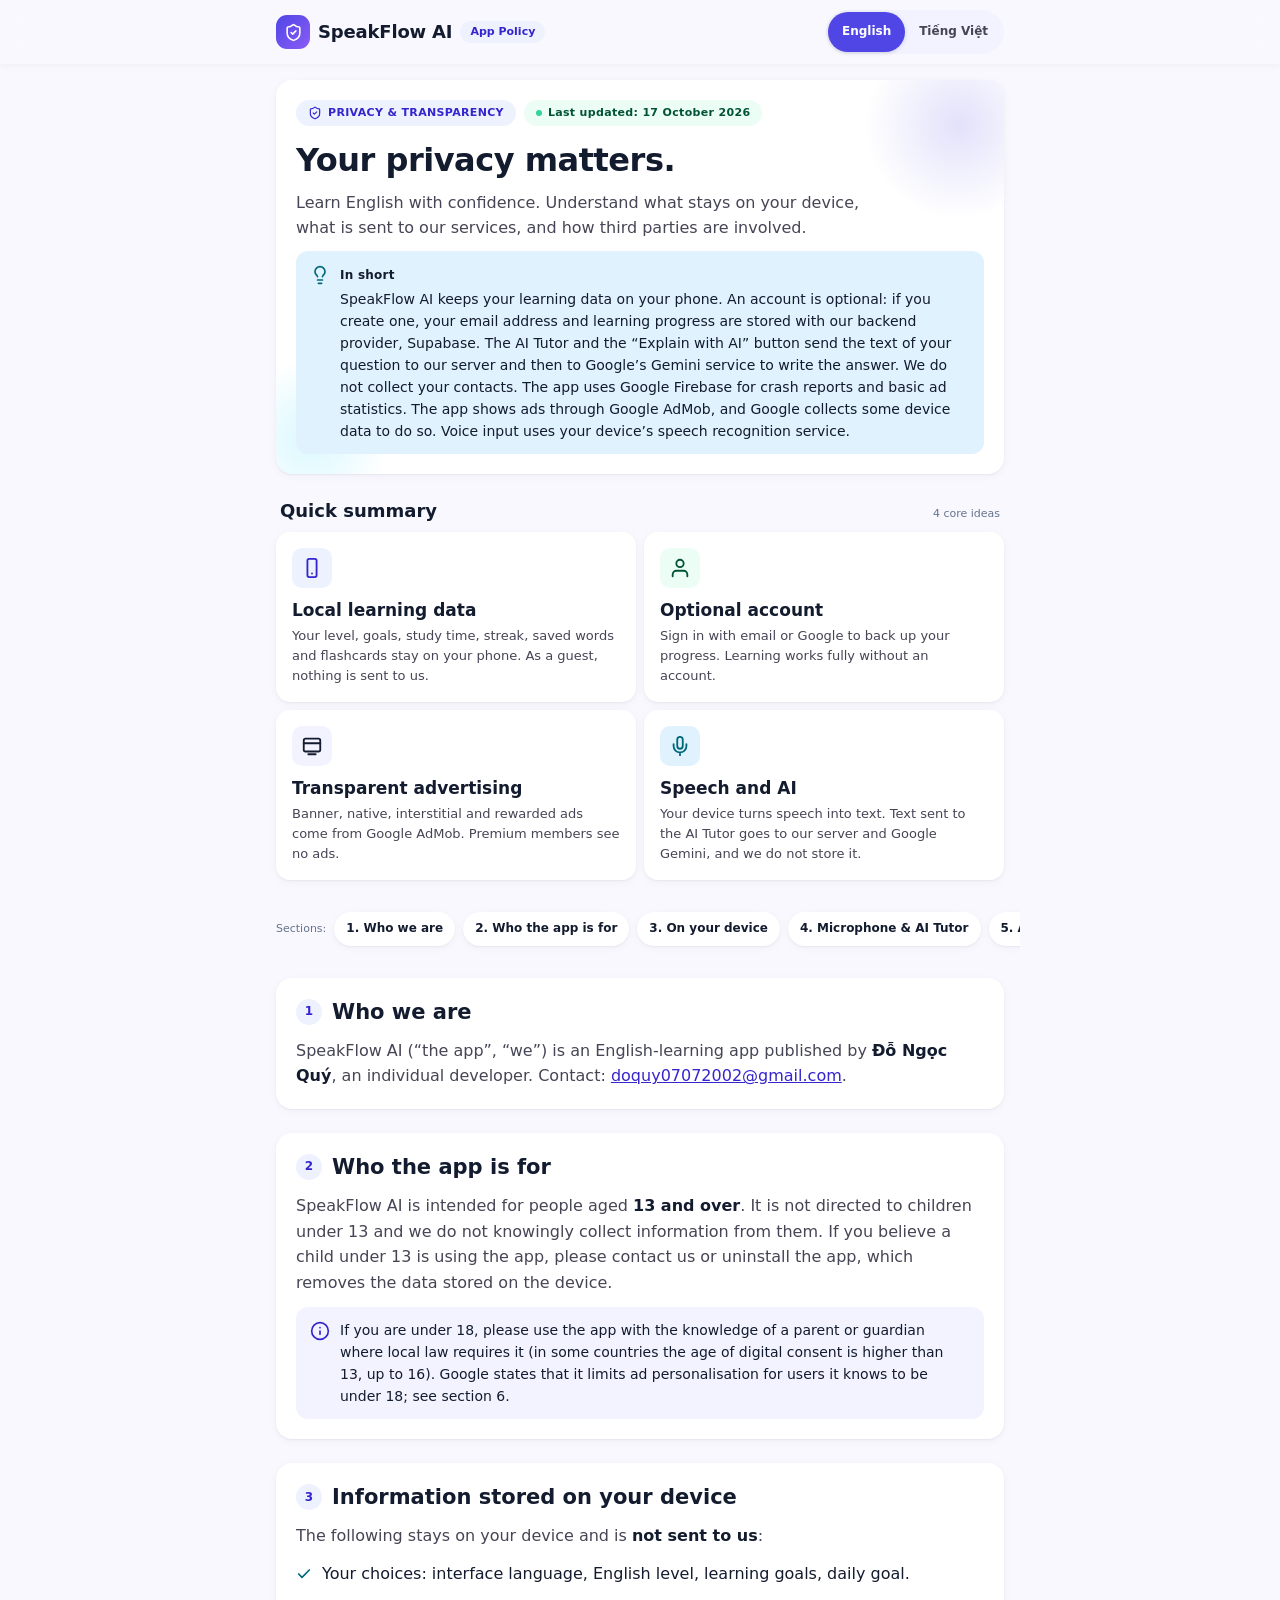
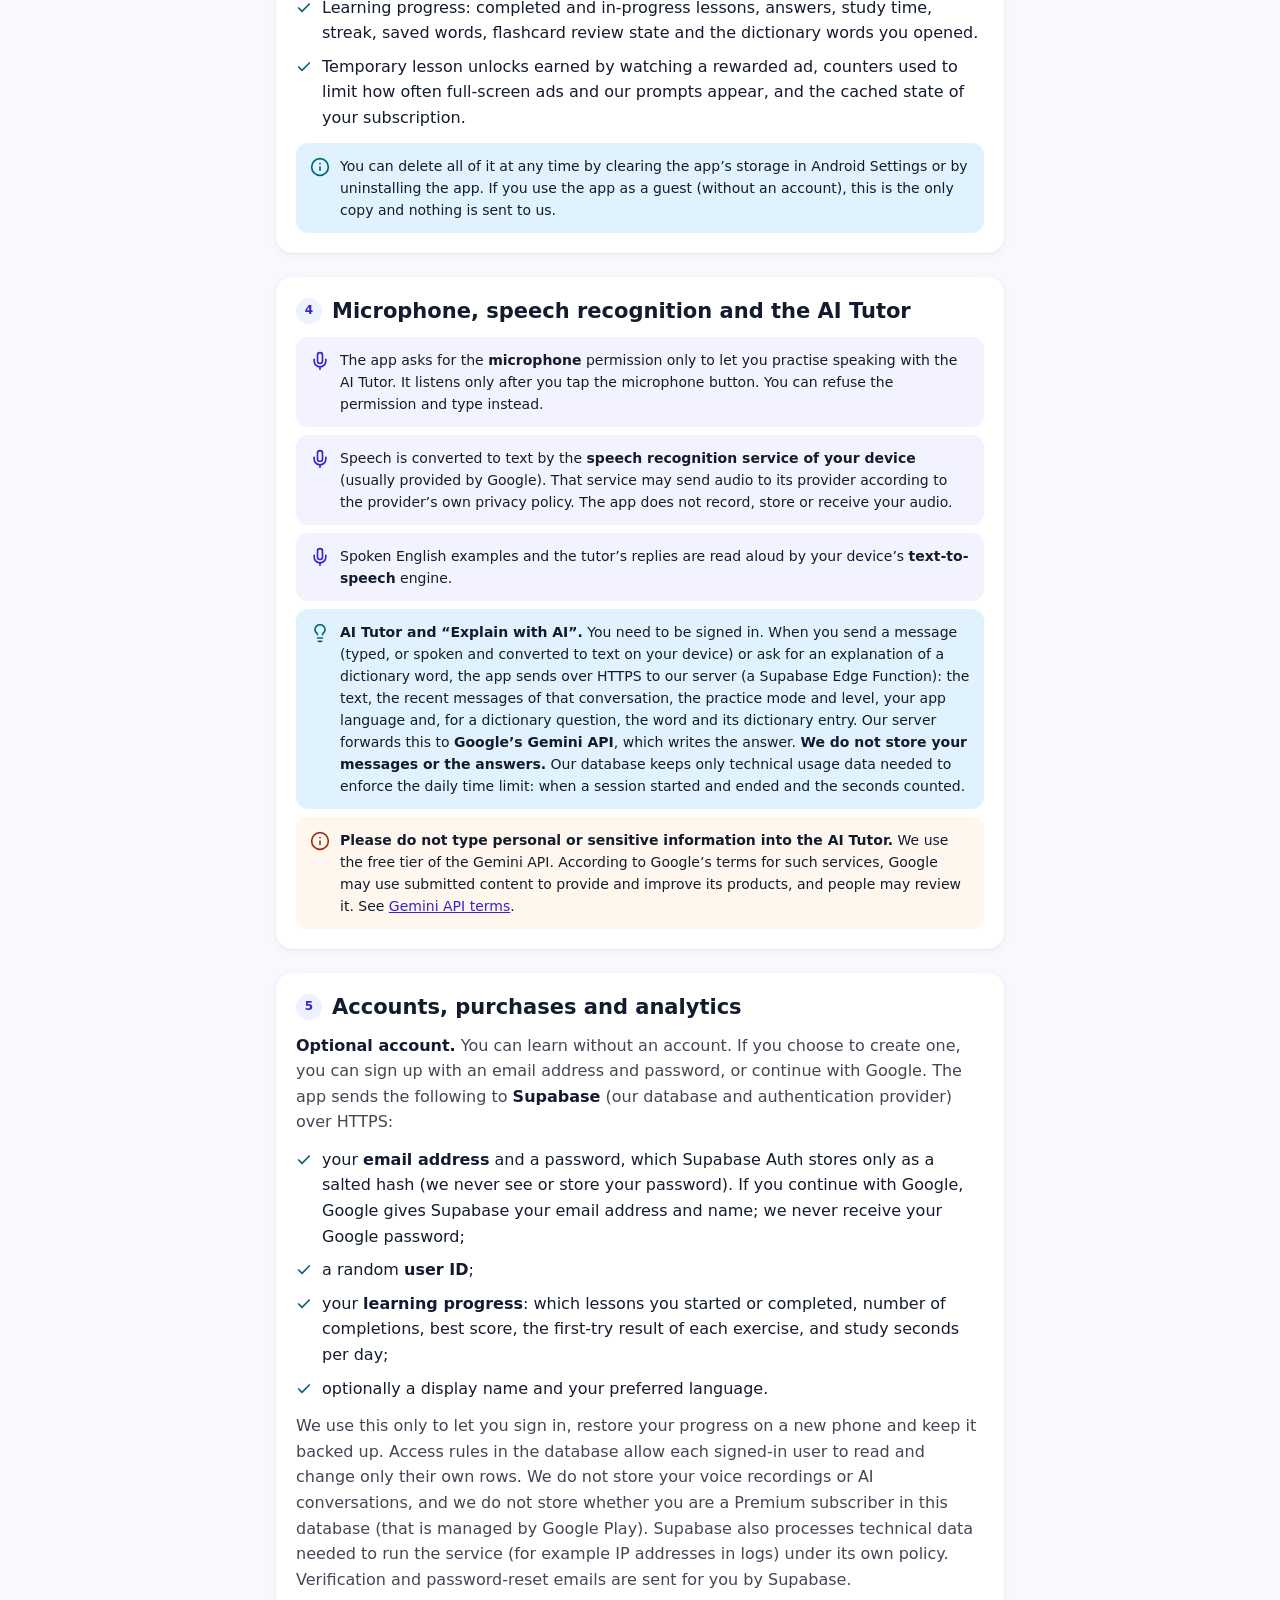
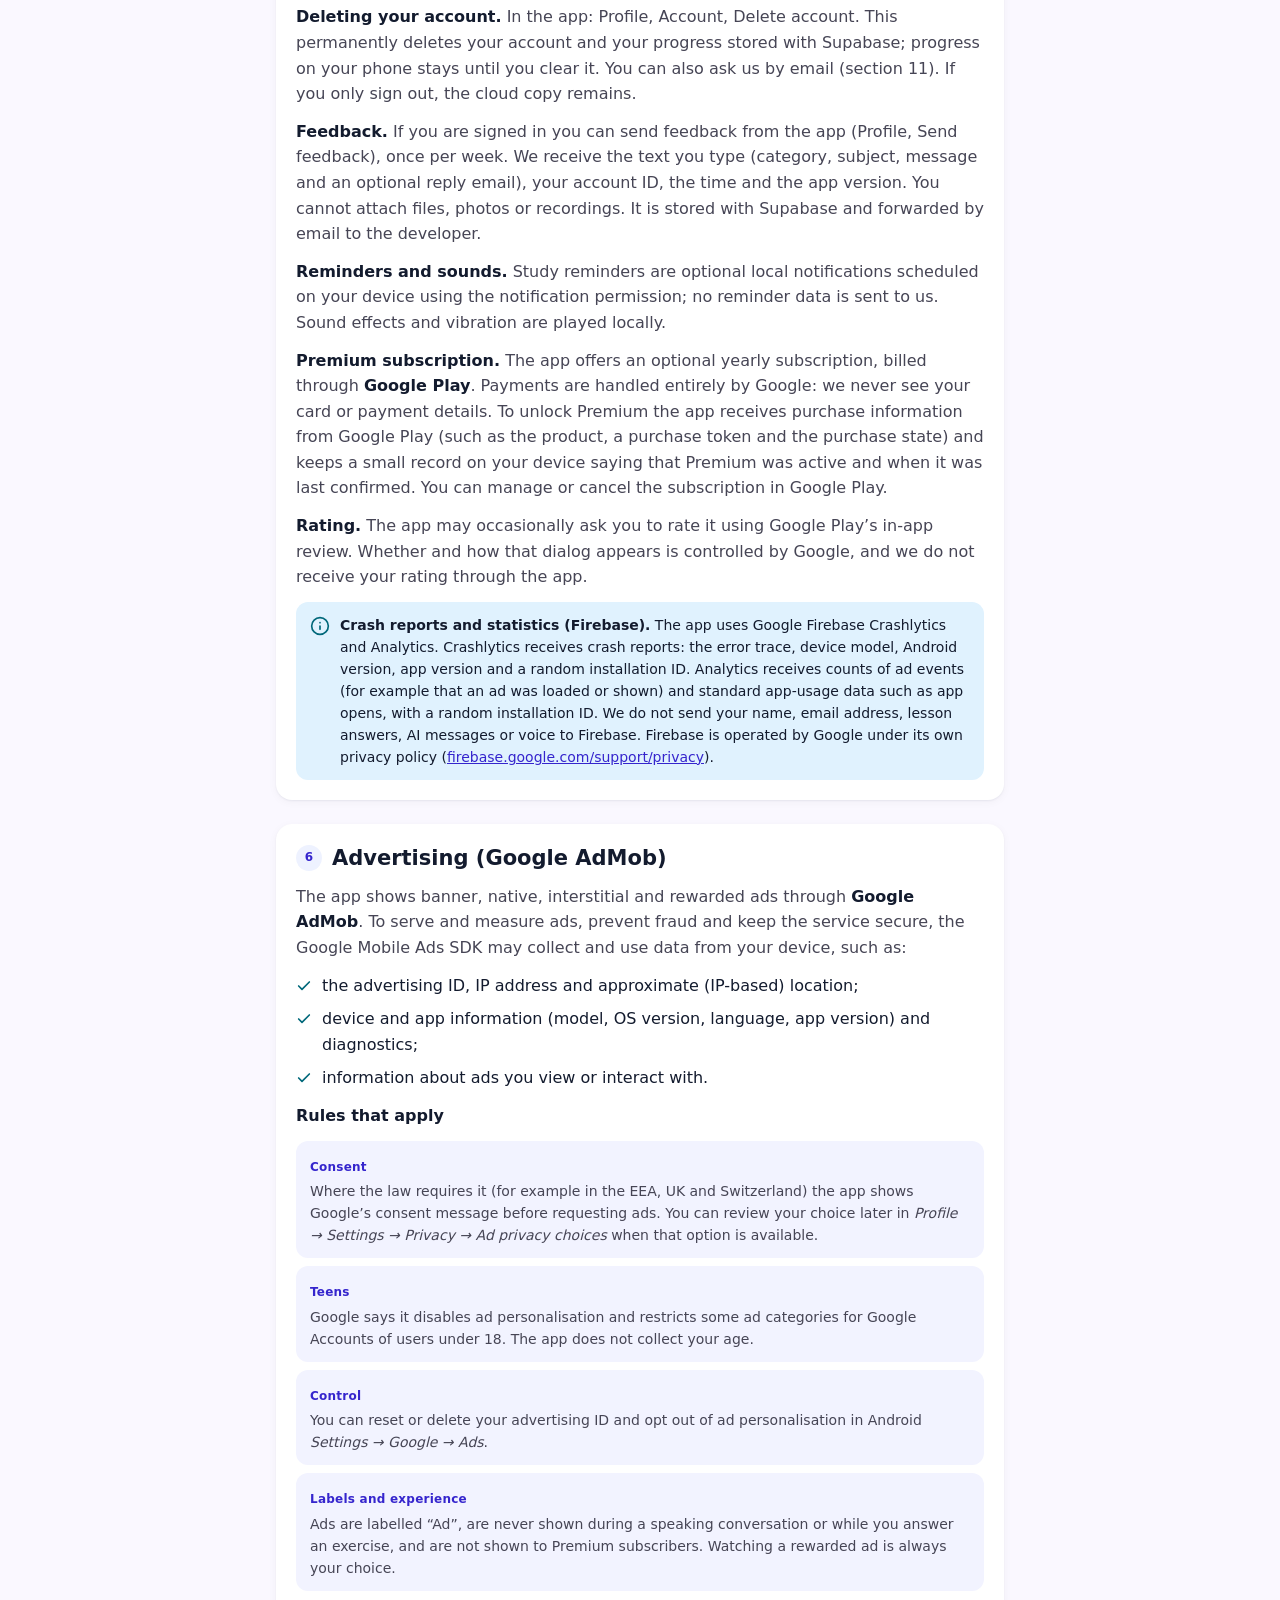
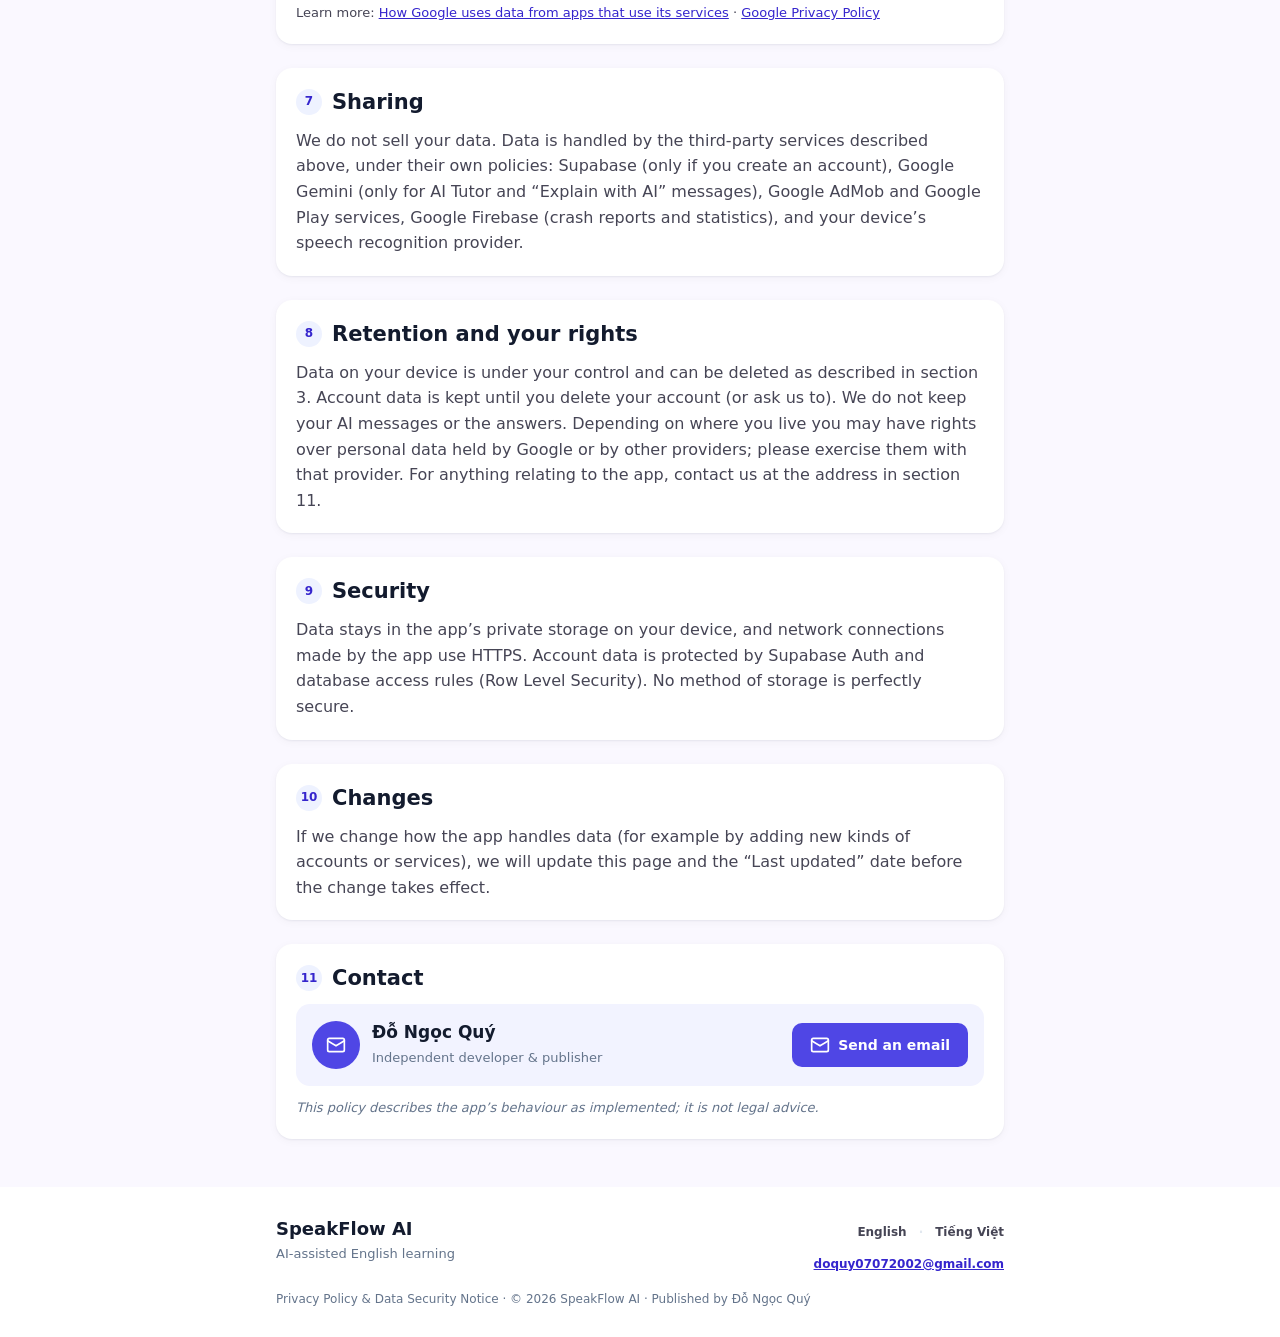
==== commit 2fa4b25e: "Privacy: describe Firebase crash reports and statistics" ====
--- a/index.html
+++ b/index.html
@@ -18,14 +18,14 @@
   <div class="tags"><span class="tag t1"><svg class="ic" viewBox="0 0 24 24" aria-hidden="true"><path d="M20 13c0 5-3.5 7.5-7.66 8.95a1 1 0 0 1-.67-.01C7.5 20.5 4 18 4 13V6a1 1 0 0 1 1-1c2 0 4.5-1.2 6.24-2.72a1.17 1.17 0 0 1 1.52 0C14.51 3.81 17 5 19 5a1 1 0 0 1 1 1z"/><path d="m9 12 2 2 4-4"/></svg>PRIVACY &amp; TRANSPARENCY</span><span class="tag t2"><i></i>Last updated: 17 October 2026</span></div>
   <h1>Your privacy matters.</h1>
   <p class="lead">Learn English with confidence. Understand what stays on your device, what is sent to our services, and how third parties are involved.</p>
-  <div class="note cyan"><svg class="ic" viewBox="0 0 24 24" aria-hidden="true"><path d="M15 14c.2-1 .7-1.7 1.5-2.5 1-.9 1.5-2.2 1.5-3.5A6 6 0 0 0 6 8c0 1 .2 2.2 1.5 3.5.7.7 1.3 1.5 1.5 2.5M9 18h6M10 22h4"/></svg><div><b>In short</b><p>SpeakFlow AI keeps your learning data on your phone. An account is optional: if you create one, your email address and learning progress are stored with our backend provider, Supabase. The AI Tutor and the “Explain with AI” button send the text of your question to our server and then to Google’s Gemini service to write the answer. We do not collect your contacts and we do not use analytics or crash-reporting services. The app shows ads through Google AdMob, and Google collects some device data to do so. Voice input uses your device’s speech recognition service.</p></div></div>
+  <div class="note cyan"><svg class="ic" viewBox="0 0 24 24" aria-hidden="true"><path d="M15 14c.2-1 .7-1.7 1.5-2.5 1-.9 1.5-2.2 1.5-3.5A6 6 0 0 0 6 8c0 1 .2 2.2 1.5 3.5.7.7 1.3 1.5 1.5 2.5M9 18h6M10 22h4"/></svg><div><b>In short</b><p>SpeakFlow AI keeps your learning data on your phone. An account is optional: if you create one, your email address and learning progress are stored with our backend provider, Supabase. The AI Tutor and the “Explain with AI” button send the text of your question to our server and then to Google’s Gemini service to write the answer. We do not collect your contacts. The app uses Google Firebase for crash reports and basic ad statistics. The app shows ads through Google AdMob, and Google collects some device data to do so. Voice input uses your device’s speech recognition service.</p></div></div>
 </section>
 <section>
   <div class="row"><h2 class="st">Quick summary</h2><span class="muted">4 core ideas</span></div>
   <div class="grid"><div class="card"><span class="chip c0"><svg class="ic" viewBox="0 0 24 24" aria-hidden="true"><rect x="7" y="2" width="10" height="20" rx="2"/><path d="M12 18h.01"/></svg></span><h3>Local learning data</h3><p>Your level, goals, study time, streak, saved words and flashcards stay on your phone. As a guest, nothing is sent to us.</p></div><div class="card"><span class="chip c1"><svg class="ic" viewBox="0 0 24 24" aria-hidden="true"><path d="M20 21v-2a4 4 0 0 0-4-4H8a4 4 0 0 0-4 4v2"/><circle cx="12" cy="7" r="4"/></svg></span><h3>Optional account</h3><p>Sign in with email or Google to back up your progress. Learning works fully without an account.</p></div><div class="card"><span class="chip c2"><svg class="ic" viewBox="0 0 24 24" aria-hidden="true"><rect x="3" y="4" width="18" height="14" rx="2"/><path d="M3 9h18M8 21h8"/></svg></span><h3>Transparent advertising</h3><p>Banner, native, interstitial and rewarded ads come from Google AdMob. Premium members see no ads.</p></div><div class="card"><span class="chip c3"><svg class="ic" viewBox="0 0 24 24" aria-hidden="true"><path d="M12 2a3 3 0 0 0-3 3v7a3 3 0 0 0 6 0V5a3 3 0 0 0-3-3Z"/><path d="M19 10v2a7 7 0 0 1-14 0v-2M12 19v3"/></svg></span><h3>Speech and AI</h3><p>Your device turns speech into text. Text sent to the AI Tutor goes to our server and Google Gemini, and we do not store it.</p></div></div>
 </section>
 <nav class="toc" aria-label="Sections"><span>Sections:</span><a href="#s1">1. Who we are</a><a href="#s2">2. Who the app is for</a><a href="#s3">3. On your device</a><a href="#s4">4. Microphone &amp; AI Tutor</a><a href="#s5">5. Accounts &amp; purchases</a><a href="#s6">6. Advertising</a><a href="#s7">7. Sharing</a><a href="#s8">8. Retention &amp; rights</a><a href="#s9">9. Security</a><a href="#s10">10. Changes</a><a href="#s11">11. Contact</a></nav>
-<article class="sec" id="s1"><div class="sh"><span class="num">1</span><h2>Who we are</h2></div><p>SpeakFlow AI (“the app”, “we”) is an English-learning app published by <strong>Đỗ Ngọc Quý</strong>, an individual developer. Contact: <a href="mailto:doquy07072002@gmail.com">doquy07072002@gmail.com</a>.</p></article><article class="sec" id="s2"><div class="sh"><span class="num">2</span><h2>Who the app is for</h2></div><p>SpeakFlow AI is intended for people aged <strong>13 and over</strong>. It is not directed to children under 13 and we do not knowingly collect information from them. If you believe a child under 13 is using the app, please contact us or uninstall the app, which removes the data stored on the device.</p><div class="note soft"><svg class="ic" viewBox="0 0 24 24" aria-hidden="true"><circle cx="12" cy="12" r="10"/><path d="M12 16v-4M12 8h.01"/></svg><div>If you are under 18, please use the app with the knowledge of a parent or guardian where local law requires it (in some countries the age of digital consent is higher than 13, up to 16). Google states that it limits ad personalisation for users it knows to be under 18; see section 6.</div></div></article><article class="sec" id="s3"><div class="sh"><span class="num">3</span><h2>Information stored on your device</h2></div><p>The following stays on your device and is <strong>not sent to us</strong>:</p><ul class="tick"><li><svg class="tk" viewBox="0 0 24 24" aria-hidden="true"><path d="M20 6 9 17l-5-5"/></svg><span>Your choices: interface language, English level, learning goals, daily goal.</span></li><li><svg class="tk" viewBox="0 0 24 24" aria-hidden="true"><path d="M20 6 9 17l-5-5"/></svg><span>Learning progress: completed and in-progress lessons, answers, study time, streak, saved words, flashcard review state and the dictionary words you opened.</span></li><li><svg class="tk" viewBox="0 0 24 24" aria-hidden="true"><path d="M20 6 9 17l-5-5"/></svg><span>Temporary lesson unlocks earned by watching a rewarded ad, counters used to limit how often full-screen ads and our prompts appear, and the cached state of your subscription.</span></li></ul><div class="note tint"><svg class="ic" viewBox="0 0 24 24" aria-hidden="true"><circle cx="12" cy="12" r="10"/><path d="M12 16v-4M12 8h.01"/></svg><div>You can delete all of it at any time by clearing the app’s storage in Android Settings or by uninstalling the app. If you use the app as a guest (without an account), this is the only copy and nothing is sent to us.</div></div></article><article class="sec" id="s4"><div class="sh"><span class="num">4</span><h2>Microphone, speech recognition and the AI Tutor</h2></div><div class="stack"><div class="note soft"><svg class="ic" viewBox="0 0 24 24" aria-hidden="true"><path d="M12 2a3 3 0 0 0-3 3v7a3 3 0 0 0 6 0V5a3 3 0 0 0-3-3Z"/><path d="M19 10v2a7 7 0 0 1-14 0v-2M12 19v3"/></svg><div>The app asks for the <strong>microphone</strong> permission only to let you practise speaking with the AI Tutor. It listens only after you tap the microphone button. You can refuse the permission and type instead.</div></div><div class="note soft"><svg class="ic" viewBox="0 0 24 24" aria-hidden="true"><path d="M12 2a3 3 0 0 0-3 3v7a3 3 0 0 0 6 0V5a3 3 0 0 0-3-3Z"/><path d="M19 10v2a7 7 0 0 1-14 0v-2M12 19v3"/></svg><div>Speech is converted to text by the <strong>speech recognition service of your device</strong> (usually provided by Google). That service may send audio to its provider according to the provider’s own privacy policy. The app does not record, store or receive your audio.</div></div><div class="note soft"><svg class="ic" viewBox="0 0 24 24" aria-hidden="true"><path d="M12 2a3 3 0 0 0-3 3v7a3 3 0 0 0 6 0V5a3 3 0 0 0-3-3Z"/><path d="M19 10v2a7 7 0 0 1-14 0v-2M12 19v3"/></svg><div>Spoken English examples and the tutor’s replies are read aloud by your device’s <strong>text-to-speech</strong> engine.</div></div><div class="note tint"><svg class="ic" viewBox="0 0 24 24" aria-hidden="true"><path d="M15 14c.2-1 .7-1.7 1.5-2.5 1-.9 1.5-2.2 1.5-3.5A6 6 0 0 0 6 8c0 1 .2 2.2 1.5 3.5.7.7 1.3 1.5 1.5 2.5M9 18h6M10 22h4"/></svg><div><strong>AI Tutor and “Explain with AI”.</strong> You need to be signed in. When you send a message (typed, or spoken and converted to text on your device) or ask for an explanation of a dictionary word, the app sends over HTTPS to our server (a Supabase Edge Function): the text, the recent messages of that conversation, the practice mode and level, your app language and, for a dictionary question, the word and its dictionary entry. Our server forwards this to <strong>Google’s Gemini API</strong>, which writes the answer. <strong>We do not store your messages or the answers.</strong> Our database keeps only technical usage data needed to enforce the daily time limit: when a session started and ended and the seconds counted.</div></div><div class="note warn"><svg class="ic" viewBox="0 0 24 24" aria-hidden="true"><circle cx="12" cy="12" r="10"/><path d="M12 16v-4M12 8h.01"/></svg><div><strong>Please do not type personal or sensitive information into the AI Tutor.</strong> We use the free tier of the Gemini API. According to Google’s terms for such services, Google may use submitted content to provide and improve its products, and people may review it. See <a href="https://ai.google.dev/gemini-api/terms" rel="noopener noreferrer" target="_blank">Gemini API terms</a>.</div></div></div></article><article class="sec" id="s5"><div class="sh"><span class="num">5</span><h2>Accounts, purchases and analytics</h2></div><p><strong>Optional account.</strong> You can learn without an account. If you choose to create one, you can sign up with an email address and password, or continue with Google. The app sends the following to <strong>Supabase</strong> (our database and authentication provider) over HTTPS:</p><ul class="tick"><li><svg class="tk" viewBox="0 0 24 24" aria-hidden="true"><path d="M20 6 9 17l-5-5"/></svg><span>your <strong>email address</strong> and a password, which Supabase Auth stores only as a salted hash (we never see or store your password). If you continue with Google, Google gives Supabase your email address and name; we never receive your Google password;</span></li><li><svg class="tk" viewBox="0 0 24 24" aria-hidden="true"><path d="M20 6 9 17l-5-5"/></svg><span>a random <strong>user ID</strong>;</span></li><li><svg class="tk" viewBox="0 0 24 24" aria-hidden="true"><path d="M20 6 9 17l-5-5"/></svg><span>your <strong>learning progress</strong>: which lessons you started or completed, number of completions, best score, the first-try result of each exercise, and study seconds per day;</span></li><li><svg class="tk" viewBox="0 0 24 24" aria-hidden="true"><path d="M20 6 9 17l-5-5"/></svg><span>optionally a display name and your preferred language.</span></li></ul><p>We use this only to let you sign in, restore your progress on a new phone and keep it backed up. Access rules in the database allow each signed-in user to read and change only their own rows. We do not store your voice recordings or AI conversations, and we do not store whether you are a Premium subscriber in this database (that is managed by Google Play). Supabase also processes technical data needed to run the service (for example IP addresses in logs) under its own policy. Verification and password-reset emails are sent for you by Supabase.</p><p><strong>Deleting your account.</strong> In the app: Profile, Account, Delete account. This permanently deletes your account and your progress stored with Supabase; progress on your phone stays until you clear it. You can also ask us by email (section 11). If you only sign out, the cloud copy remains.</p><p><strong>Feedback.</strong> If you are signed in you can send feedback from the app (Profile, Send feedback), once per week. We receive the text you type (category, subject, message and an optional reply email), your account ID, the time and the app version. You cannot attach files, photos or recordings. It is stored with Supabase and forwarded by email to the developer.</p><p><strong>Reminders and sounds.</strong> Study reminders are optional local notifications scheduled on your device using the notification permission; no reminder data is sent to us. Sound effects and vibration are played locally.</p><p><strong>Premium subscription.</strong> The app offers an optional yearly subscription, billed through <strong>Google Play</strong>. Payments are handled entirely by Google: we never see your card or payment details. To unlock Premium the app receives purchase information from Google Play (such as the product, a purchase token and the purchase state) and keeps a small record on your device saying that Premium was active and when it was last confirmed. You can manage or cancel the subscription in Google Play.</p><p><strong>Rating.</strong> The app may occasionally ask you to rate it using Google Play’s in-app review. Whether and how that dialog appears is controlled by Google, and we do not receive your rating through the app.</p><div class="note tint"><svg class="ic" viewBox="0 0 24 24" aria-hidden="true"><circle cx="12" cy="12" r="10"/><path d="M12 16v-4M12 8h.01"/></svg><div>We do not use analytics or crash-reporting SDKs of our own.</div></div></article><article class="sec" id="s6"><div class="sh"><span class="num">6</span><h2>Advertising (Google AdMob)</h2></div><p>The app shows banner, native, interstitial and rewarded ads through <strong>Google AdMob</strong>. To serve and measure ads, prevent fraud and keep the service secure, the Google Mobile Ads SDK may collect and use data from your device, such as:</p><ul class="tick"><li><svg class="tk" viewBox="0 0 24 24" aria-hidden="true"><path d="M20 6 9 17l-5-5"/></svg><span>the advertising ID, IP address and approximate (IP-based) location;</span></li><li><svg class="tk" viewBox="0 0 24 24" aria-hidden="true"><path d="M20 6 9 17l-5-5"/></svg><span>device and app information (model, OS version, language, app version) and diagnostics;</span></li><li><svg class="tk" viewBox="0 0 24 24" aria-hidden="true"><path d="M20 6 9 17l-5-5"/></svg><span>information about ads you view or interact with.</span></li></ul><p class="lbl">Rules that apply</p><div class="rules"><div class="rule"><b>Consent</b><p>Where the law requires it (for example in the EEA, UK and Switzerland) the app shows Google’s consent message before requesting ads. You can review your choice later in <em>Profile → Settings → Privacy → Ad privacy choices</em> when that option is available.</p></div><div class="rule"><b>Teens</b><p>Google says it disables ad personalisation and restricts some ad categories for Google Accounts of users under 18. The app does not collect your age.</p></div><div class="rule"><b>Control</b><p>You can reset or delete your advertising ID and opt out of ad personalisation in Android <em>Settings → Google → Ads</em>.</p></div><div class="rule"><b>Labels and experience</b><p>Ads are labelled “Ad”, are never shown during a speaking conversation or while you answer an exercise, and are not shown to Premium subscribers. Watching a rewarded ad is always your choice.</p></div></div><p class="links">Learn more: <a href="https://policies.google.com/technologies/partner-sites" rel="noopener noreferrer" target="_blank">How Google uses data from apps that use its services</a> · <a href="https://policies.google.com/privacy" rel="noopener noreferrer" target="_blank">Google Privacy Policy</a></p></article><article class="sec" id="s7"><div class="sh"><span class="num">7</span><h2>Sharing</h2></div><p>We do not sell your data. Data is handled by the third-party services described above, under their own policies: Supabase (only if you create an account), Google Gemini (only for AI Tutor and “Explain with AI” messages), Google AdMob and Google Play services, and your device’s speech recognition provider.</p></article><article class="sec" id="s8"><div class="sh"><span class="num">8</span><h2>Retention and your rights</h2></div><p>Data on your device is under your control and can be deleted as described in section 3. Account data is kept until you delete your account (or ask us to). We do not keep your AI messages or the answers. Depending on where you live you may have rights over personal data held by Google or by other providers; please exercise them with that provider. For anything relating to the app, contact us at the address in section 11.</p></article><article class="sec" id="s9"><div class="sh"><span class="num">9</span><h2>Security</h2></div><p>Data stays in the app’s private storage on your device, and network connections made by the app use HTTPS. Account data is protected by Supabase Auth and database access rules (Row Level Security). No method of storage is perfectly secure.</p></article><article class="sec" id="s10"><div class="sh"><span class="num">10</span><h2>Changes</h2></div><p>If we change how the app handles data (for example by adding new kinds of accounts or services), we will update this page and the “Last updated” date before the change takes effect.</p></article><article class="sec" id="s11"><div class="sh"><span class="num">11</span><h2>Contact</h2></div><div class="contact"><div class="who"><span class="av"><svg class="ic" viewBox="0 0 24 24" aria-hidden="true"><rect x="2" y="4" width="20" height="16" rx="2"/><path d="m22 7-10 6L2 7"/></svg></span><div><b>Đỗ Ngọc Quý</b><span>Independent developer &amp; publisher</span></div></div><a class="btn" href="mailto:doquy07072002@gmail.com"><svg class="ic" viewBox="0 0 24 24" aria-hidden="true"><rect x="2" y="4" width="20" height="16" rx="2"/><path d="m22 7-10 6L2 7"/></svg><span>Send an email</span></a></div><p class="legal">This policy describes the app’s behaviour as implemented; it is not legal advice.</p></article>
+<article class="sec" id="s1"><div class="sh"><span class="num">1</span><h2>Who we are</h2></div><p>SpeakFlow AI (“the app”, “we”) is an English-learning app published by <strong>Đỗ Ngọc Quý</strong>, an individual developer. Contact: <a href="mailto:doquy07072002@gmail.com">doquy07072002@gmail.com</a>.</p></article><article class="sec" id="s2"><div class="sh"><span class="num">2</span><h2>Who the app is for</h2></div><p>SpeakFlow AI is intended for people aged <strong>13 and over</strong>. It is not directed to children under 13 and we do not knowingly collect information from them. If you believe a child under 13 is using the app, please contact us or uninstall the app, which removes the data stored on the device.</p><div class="note soft"><svg class="ic" viewBox="0 0 24 24" aria-hidden="true"><circle cx="12" cy="12" r="10"/><path d="M12 16v-4M12 8h.01"/></svg><div>If you are under 18, please use the app with the knowledge of a parent or guardian where local law requires it (in some countries the age of digital consent is higher than 13, up to 16). Google states that it limits ad personalisation for users it knows to be under 18; see section 6.</div></div></article><article class="sec" id="s3"><div class="sh"><span class="num">3</span><h2>Information stored on your device</h2></div><p>The following stays on your device and is <strong>not sent to us</strong>:</p><ul class="tick"><li><svg class="tk" viewBox="0 0 24 24" aria-hidden="true"><path d="M20 6 9 17l-5-5"/></svg><span>Your choices: interface language, English level, learning goals, daily goal.</span></li><li><svg class="tk" viewBox="0 0 24 24" aria-hidden="true"><path d="M20 6 9 17l-5-5"/></svg><span>Learning progress: completed and in-progress lessons, answers, study time, streak, saved words, flashcard review state and the dictionary words you opened.</span></li><li><svg class="tk" viewBox="0 0 24 24" aria-hidden="true"><path d="M20 6 9 17l-5-5"/></svg><span>Temporary lesson unlocks earned by watching a rewarded ad, counters used to limit how often full-screen ads and our prompts appear, and the cached state of your subscription.</span></li></ul><div class="note tint"><svg class="ic" viewBox="0 0 24 24" aria-hidden="true"><circle cx="12" cy="12" r="10"/><path d="M12 16v-4M12 8h.01"/></svg><div>You can delete all of it at any time by clearing the app’s storage in Android Settings or by uninstalling the app. If you use the app as a guest (without an account), this is the only copy and nothing is sent to us.</div></div></article><article class="sec" id="s4"><div class="sh"><span class="num">4</span><h2>Microphone, speech recognition and the AI Tutor</h2></div><div class="stack"><div class="note soft"><svg class="ic" viewBox="0 0 24 24" aria-hidden="true"><path d="M12 2a3 3 0 0 0-3 3v7a3 3 0 0 0 6 0V5a3 3 0 0 0-3-3Z"/><path d="M19 10v2a7 7 0 0 1-14 0v-2M12 19v3"/></svg><div>The app asks for the <strong>microphone</strong> permission only to let you practise speaking with the AI Tutor. It listens only after you tap the microphone button. You can refuse the permission and type instead.</div></div><div class="note soft"><svg class="ic" viewBox="0 0 24 24" aria-hidden="true"><path d="M12 2a3 3 0 0 0-3 3v7a3 3 0 0 0 6 0V5a3 3 0 0 0-3-3Z"/><path d="M19 10v2a7 7 0 0 1-14 0v-2M12 19v3"/></svg><div>Speech is converted to text by the <strong>speech recognition service of your device</strong> (usually provided by Google). That service may send audio to its provider according to the provider’s own privacy policy. The app does not record, store or receive your audio.</div></div><div class="note soft"><svg class="ic" viewBox="0 0 24 24" aria-hidden="true"><path d="M12 2a3 3 0 0 0-3 3v7a3 3 0 0 0 6 0V5a3 3 0 0 0-3-3Z"/><path d="M19 10v2a7 7 0 0 1-14 0v-2M12 19v3"/></svg><div>Spoken English examples and the tutor’s replies are read aloud by your device’s <strong>text-to-speech</strong> engine.</div></div><div class="note tint"><svg class="ic" viewBox="0 0 24 24" aria-hidden="true"><path d="M15 14c.2-1 .7-1.7 1.5-2.5 1-.9 1.5-2.2 1.5-3.5A6 6 0 0 0 6 8c0 1 .2 2.2 1.5 3.5.7.7 1.3 1.5 1.5 2.5M9 18h6M10 22h4"/></svg><div><strong>AI Tutor and “Explain with AI”.</strong> You need to be signed in. When you send a message (typed, or spoken and converted to text on your device) or ask for an explanation of a dictionary word, the app sends over HTTPS to our server (a Supabase Edge Function): the text, the recent messages of that conversation, the practice mode and level, your app language and, for a dictionary question, the word and its dictionary entry. Our server forwards this to <strong>Google’s Gemini API</strong>, which writes the answer. <strong>We do not store your messages or the answers.</strong> Our database keeps only technical usage data needed to enforce the daily time limit: when a session started and ended and the seconds counted.</div></div><div class="note warn"><svg class="ic" viewBox="0 0 24 24" aria-hidden="true"><circle cx="12" cy="12" r="10"/><path d="M12 16v-4M12 8h.01"/></svg><div><strong>Please do not type personal or sensitive information into the AI Tutor.</strong> We use the free tier of the Gemini API. According to Google’s terms for such services, Google may use submitted content to provide and improve its products, and people may review it. See <a href="https://ai.google.dev/gemini-api/terms" rel="noopener noreferrer" target="_blank">Gemini API terms</a>.</div></div></div></article><article class="sec" id="s5"><div class="sh"><span class="num">5</span><h2>Accounts, purchases and analytics</h2></div><p><strong>Optional account.</strong> You can learn without an account. If you choose to create one, you can sign up with an email address and password, or continue with Google. The app sends the following to <strong>Supabase</strong> (our database and authentication provider) over HTTPS:</p><ul class="tick"><li><svg class="tk" viewBox="0 0 24 24" aria-hidden="true"><path d="M20 6 9 17l-5-5"/></svg><span>your <strong>email address</strong> and a password, which Supabase Auth stores only as a salted hash (we never see or store your password). If you continue with Google, Google gives Supabase your email address and name; we never receive your Google password;</span></li><li><svg class="tk" viewBox="0 0 24 24" aria-hidden="true"><path d="M20 6 9 17l-5-5"/></svg><span>a random <strong>user ID</strong>;</span></li><li><svg class="tk" viewBox="0 0 24 24" aria-hidden="true"><path d="M20 6 9 17l-5-5"/></svg><span>your <strong>learning progress</strong>: which lessons you started or completed, number of completions, best score, the first-try result of each exercise, and study seconds per day;</span></li><li><svg class="tk" viewBox="0 0 24 24" aria-hidden="true"><path d="M20 6 9 17l-5-5"/></svg><span>optionally a display name and your preferred language.</span></li></ul><p>We use this only to let you sign in, restore your progress on a new phone and keep it backed up. Access rules in the database allow each signed-in user to read and change only their own rows. We do not store your voice recordings or AI conversations, and we do not store whether you are a Premium subscriber in this database (that is managed by Google Play). Supabase also processes technical data needed to run the service (for example IP addresses in logs) under its own policy. Verification and password-reset emails are sent for you by Supabase.</p><p><strong>Deleting your account.</strong> In the app: Profile, Account, Delete account. This permanently deletes your account and your progress stored with Supabase; progress on your phone stays until you clear it. You can also ask us by email (section 11). If you only sign out, the cloud copy remains.</p><p><strong>Feedback.</strong> If you are signed in you can send feedback from the app (Profile, Send feedback), once per week. We receive the text you type (category, subject, message and an optional reply email), your account ID, the time and the app version. You cannot attach files, photos or recordings. It is stored with Supabase and forwarded by email to the developer.</p><p><strong>Reminders and sounds.</strong> Study reminders are optional local notifications scheduled on your device using the notification permission; no reminder data is sent to us. Sound effects and vibration are played locally.</p><p><strong>Premium subscription.</strong> The app offers an optional yearly subscription, billed through <strong>Google Play</strong>. Payments are handled entirely by Google: we never see your card or payment details. To unlock Premium the app receives purchase information from Google Play (such as the product, a purchase token and the purchase state) and keeps a small record on your device saying that Premium was active and when it was last confirmed. You can manage or cancel the subscription in Google Play.</p><p><strong>Rating.</strong> The app may occasionally ask you to rate it using Google Play’s in-app review. Whether and how that dialog appears is controlled by Google, and we do not receive your rating through the app.</p><div class="note tint"><svg class="ic" viewBox="0 0 24 24" aria-hidden="true"><circle cx="12" cy="12" r="10"/><path d="M12 16v-4M12 8h.01"/></svg><div><strong>Crash reports and statistics (Firebase).</strong> The app uses Google Firebase Crashlytics and Analytics. Crashlytics receives crash reports: the error trace, device model, Android version, app version and a random installation ID. Analytics receives counts of ad events (for example that an ad was loaded or shown) and standard app-usage data such as app opens, with a random installation ID. We do not send your name, email address, lesson answers, AI messages or voice to Firebase. Firebase is operated by Google under its own privacy policy (<a href="https://firebase.google.com/support/privacy" rel="noopener noreferrer" target="_blank">firebase.google.com/support/privacy</a>).</div></div></article><article class="sec" id="s6"><div class="sh"><span class="num">6</span><h2>Advertising (Google AdMob)</h2></div><p>The app shows banner, native, interstitial and rewarded ads through <strong>Google AdMob</strong>. To serve and measure ads, prevent fraud and keep the service secure, the Google Mobile Ads SDK may collect and use data from your device, such as:</p><ul class="tick"><li><svg class="tk" viewBox="0 0 24 24" aria-hidden="true"><path d="M20 6 9 17l-5-5"/></svg><span>the advertising ID, IP address and approximate (IP-based) location;</span></li><li><svg class="tk" viewBox="0 0 24 24" aria-hidden="true"><path d="M20 6 9 17l-5-5"/></svg><span>device and app information (model, OS version, language, app version) and diagnostics;</span></li><li><svg class="tk" viewBox="0 0 24 24" aria-hidden="true"><path d="M20 6 9 17l-5-5"/></svg><span>information about ads you view or interact with.</span></li></ul><p class="lbl">Rules that apply</p><div class="rules"><div class="rule"><b>Consent</b><p>Where the law requires it (for example in the EEA, UK and Switzerland) the app shows Google’s consent message before requesting ads. You can review your choice later in <em>Profile → Settings → Privacy → Ad privacy choices</em> when that option is available.</p></div><div class="rule"><b>Teens</b><p>Google says it disables ad personalisation and restricts some ad categories for Google Accounts of users under 18. The app does not collect your age.</p></div><div class="rule"><b>Control</b><p>You can reset or delete your advertising ID and opt out of ad personalisation in Android <em>Settings → Google → Ads</em>.</p></div><div class="rule"><b>Labels and experience</b><p>Ads are labelled “Ad”, are never shown during a speaking conversation or while you answer an exercise, and are not shown to Premium subscribers. Watching a rewarded ad is always your choice.</p></div></div><p class="links">Learn more: <a href="https://policies.google.com/technologies/partner-sites" rel="noopener noreferrer" target="_blank">How Google uses data from apps that use its services</a> · <a href="https://policies.google.com/privacy" rel="noopener noreferrer" target="_blank">Google Privacy Policy</a></p></article><article class="sec" id="s7"><div class="sh"><span class="num">7</span><h2>Sharing</h2></div><p>We do not sell your data. Data is handled by the third-party services described above, under their own policies: Supabase (only if you create an account), Google Gemini (only for AI Tutor and “Explain with AI” messages), Google AdMob and Google Play services, Google Firebase (crash reports and statistics), and your device’s speech recognition provider.</p></article><article class="sec" id="s8"><div class="sh"><span class="num">8</span><h2>Retention and your rights</h2></div><p>Data on your device is under your control and can be deleted as described in section 3. Account data is kept until you delete your account (or ask us to). We do not keep your AI messages or the answers. Depending on where you live you may have rights over personal data held by Google or by other providers; please exercise them with that provider. For anything relating to the app, contact us at the address in section 11.</p></article><article class="sec" id="s9"><div class="sh"><span class="num">9</span><h2>Security</h2></div><p>Data stays in the app’s private storage on your device, and network connections made by the app use HTTPS. Account data is protected by Supabase Auth and database access rules (Row Level Security). No method of storage is perfectly secure.</p></article><article class="sec" id="s10"><div class="sh"><span class="num">10</span><h2>Changes</h2></div><p>If we change how the app handles data (for example by adding new kinds of accounts or services), we will update this page and the “Last updated” date before the change takes effect.</p></article><article class="sec" id="s11"><div class="sh"><span class="num">11</span><h2>Contact</h2></div><div class="contact"><div class="who"><span class="av"><svg class="ic" viewBox="0 0 24 24" aria-hidden="true"><rect x="2" y="4" width="20" height="16" rx="2"/><path d="m22 7-10 6L2 7"/></svg></span><div><b>Đỗ Ngọc Quý</b><span>Independent developer &amp; publisher</span></div></div><a class="btn" href="mailto:doquy07072002@gmail.com"><svg class="ic" viewBox="0 0 24 24" aria-hidden="true"><rect x="2" y="4" width="20" height="16" rx="2"/><path d="m22 7-10 6L2 7"/></svg><span>Send an email</span></a></div><p class="legal">This policy describes the app’s behaviour as implemented; it is not legal advice.</p></article>
 </main>
 <footer><div class="fw">
   <div><b>SpeakFlow AI</b><p class="muted">AI-assisted English learning</p></div>
